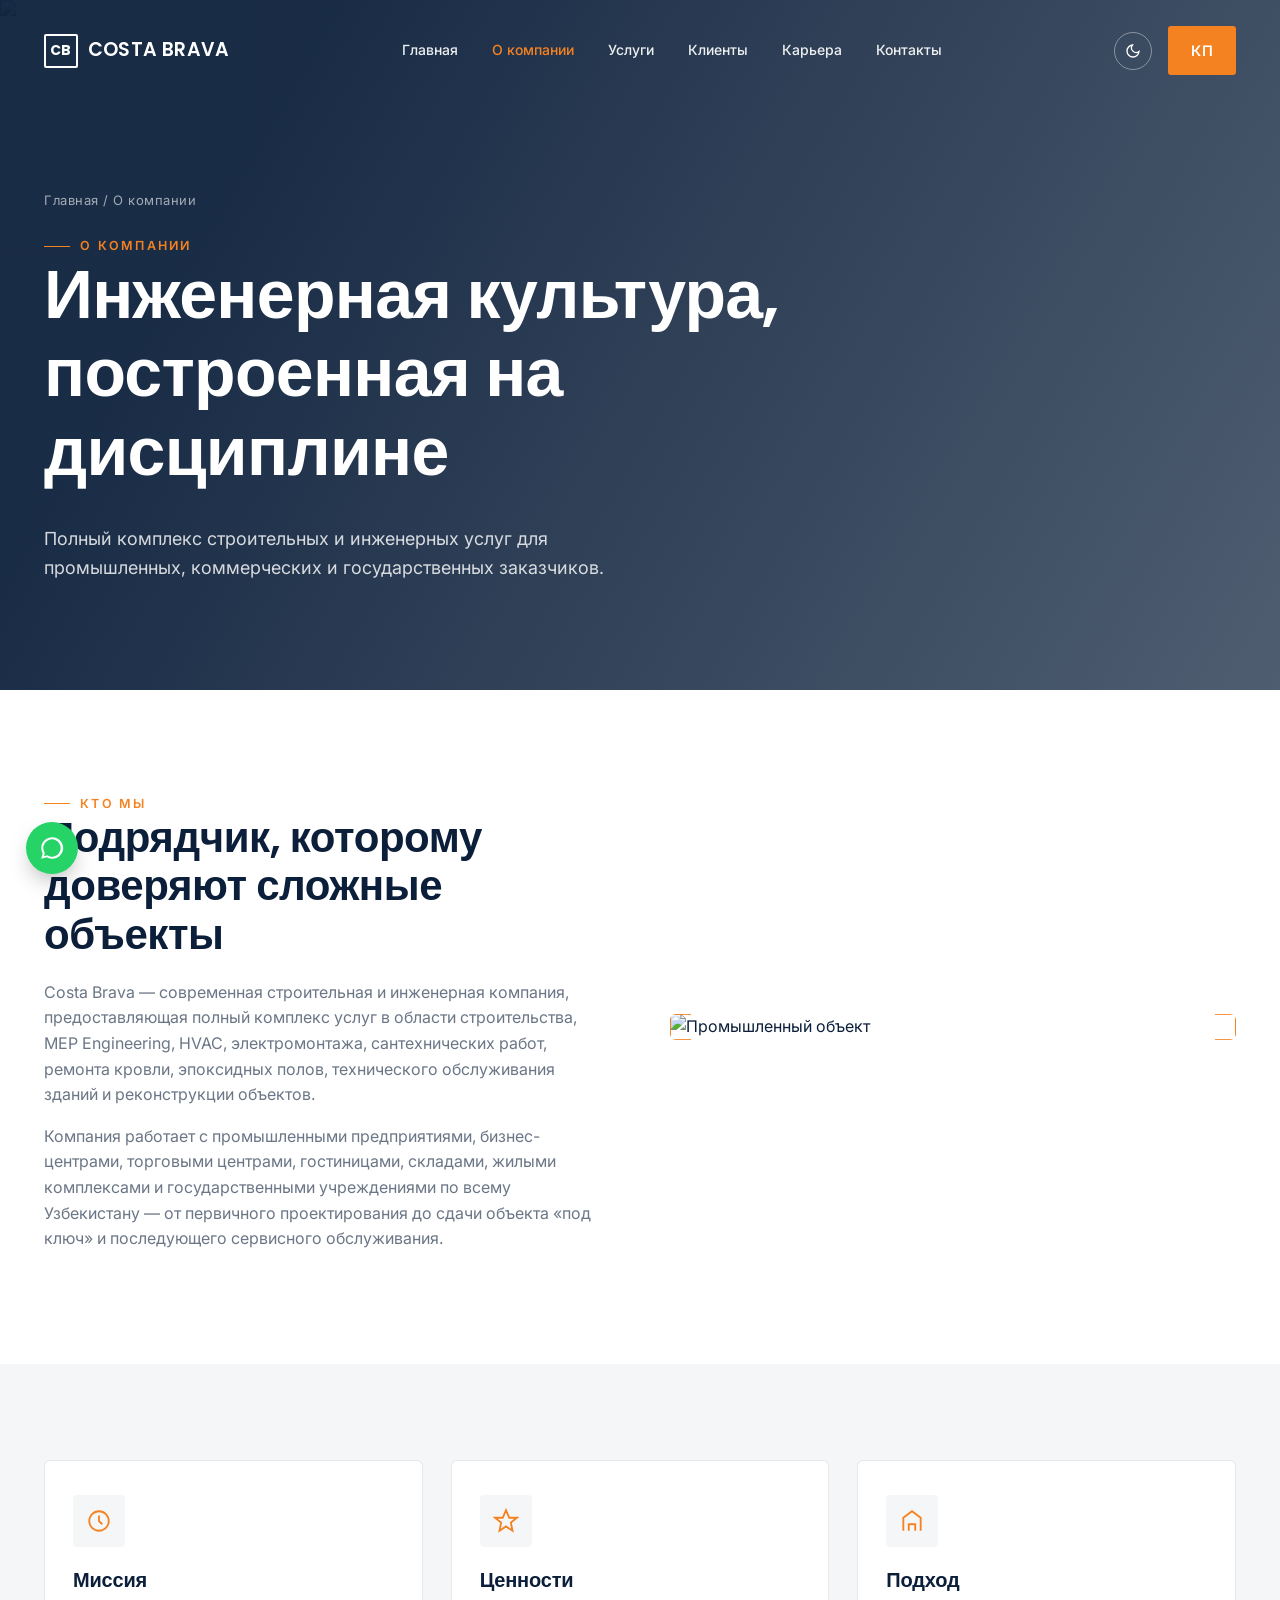
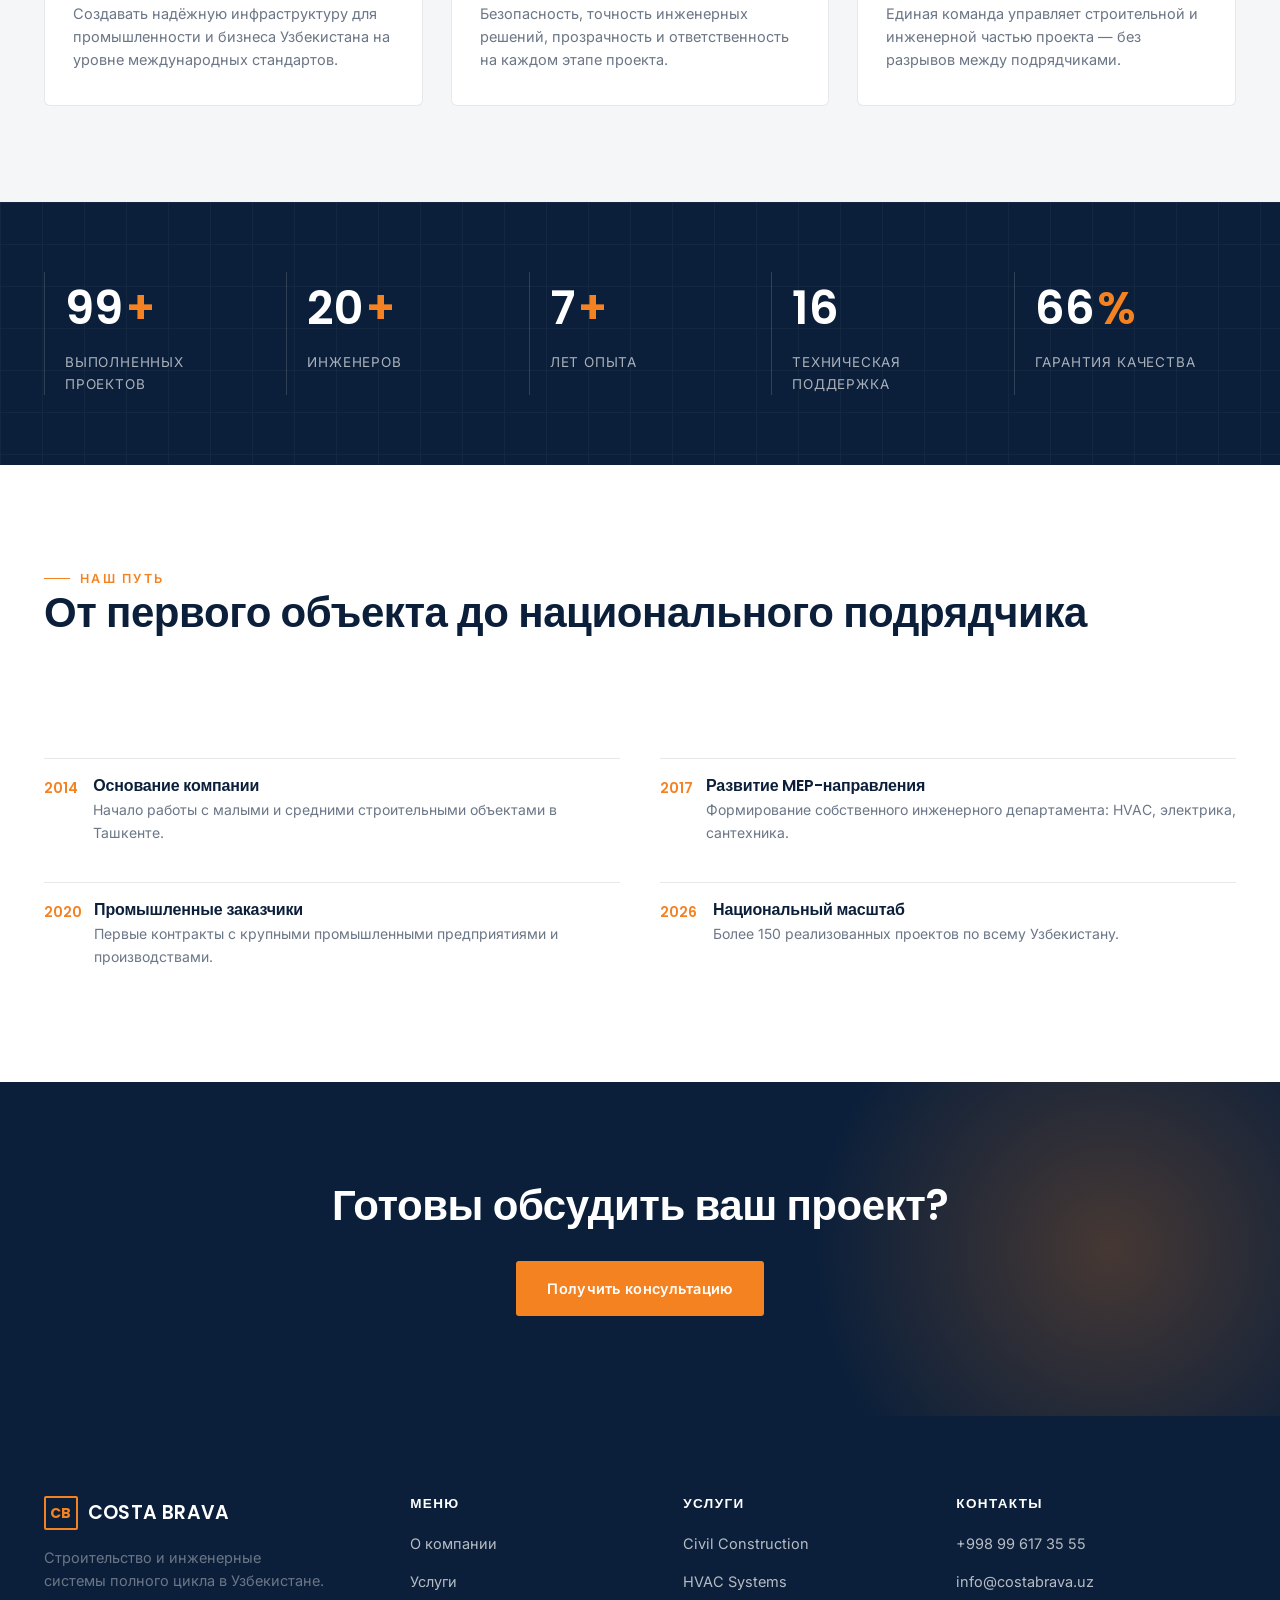
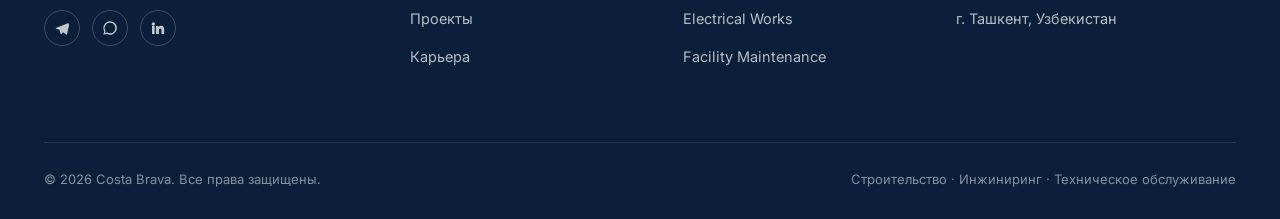
==== about.html @ 3f189566 "Add files via upload" ====
<!DOCTYPE html>
<html lang="ru" data-theme="light">
<head>
<meta charset="UTF-8">
<meta name="viewport" content="width=device-width, initial-scale=1.0">
<title>О компании — Costa Brava</title>
<meta name="description" content="Costa Brava — строительная и инженерная компания полного цикла в Узбекистане. История, миссия, ценности и команда.">
<link rel="preconnect" href="https://fonts.googleapis.com">
<link rel="preconnect" href="https://fonts.gstatic.com" crossorigin>
<link href="https://fonts.googleapis.com/css2?family=Poppins:wght@500;600;700&family=Inter:wght@400;500;600&display=swap" rel="stylesheet">
<link rel="stylesheet" href="styles.css">
</head>
<body>

<header class="site-header">
  <div class="container">
    <a href="index.html" class="brand"><span class="brand-mark">CB</span>COSTA BRAVA</a>
    <nav class="nav-links">
      <a href="index.html">Главная</a>
      <a href="about.html" class="active">О компании</a>
      <a href="services.html">Услуги</a>
      <a href="clients.html">Клиенты</a>
      <a href="careers.html">Карьера</a>
      <a href="contact.html">Контакты</a>
    </nav>
    <div class="header-actions">
      <button class="theme-toggle" aria-label="Переключить тему">
        <svg class="icon-moon" viewBox="0 0 24 24" fill="none" stroke="currentColor" stroke-width="2"><path d="M21 12.8A9 9 0 1 1 11.2 3 7 7 0 0 0 21 12.8z"/></svg>
        <svg class="icon-sun" viewBox="0 0 24 24" fill="none" stroke="currentColor" stroke-width="2"><circle cx="12" cy="12" r="4"/><path d="M12 2v2M12 20v2M4.9 4.9l1.4 1.4M17.7 17.7l1.4 1.4M2 12h2M20 12h2M4.9 19.1l1.4-1.4M17.7 6.3l1.4-1.4"/></svg>
      </button>
      <a href="contact.html" class="btn btn-primary" style="padding:12px 22px;">КП</a>
      <button class="burger" aria-label="Меню"><span></span><span></span><span></span></button>
    </div>
  </div>
</header>

<div class="mobile-nav">
  <a href="index.html">Главная</a>
  <a href="about.html" class="active">О компании</a>
  <a href="services.html">Услуги</a>
  <a href="clients.html">Клиенты</a>
  <a href="careers.html">Карьера</a>
  <a href="contact.html">Контакты</a>
</div>

<section class="page-hero">
  <div class="hero-media">
    <img src="https://images.unsplash.com/photo-1581091226825-a6a2a5aee158?auto=format&fit=crop&w=1800&q=75" alt="Команда инженеров Costa Brava">
  </div>
  <div class="container">
    <div class="breadcrumb"><a href="index.html">Главная</a> / О компании</div>
    <div class="eyebrow">О компании</div>
    <h1>Инженерная культура, построенная на дисциплине</h1>
    <p class="lead" style="color:rgba(255,255,255,0.82);">Полный комплекс строительных и инженерных услуг для промышленных, коммерческих и государственных заказчиков.</p>
  </div>
</section>

<section>
  <div class="container">
    <div class="grid-2">
      <div class="reveal">
        <div class="eyebrow">Кто мы</div>
        <h2>Подрядчик, которому доверяют сложные объекты</h2>
        <p>Costa Brava — современная строительная и инженерная компания, предоставляющая полный комплекс услуг в области строительства, MEP Engineering, HVAC, электромонтажа, сантехнических работ, ремонта кровли, эпоксидных полов, технического обслуживания зданий и реконструкции объектов.</p>
        <p>Компания работает с промышленными предприятиями, бизнес-центрами, торговыми центрами, гостиницами, складами, жилыми комплексами и государственными учреждениями по всему Узбекистану — от первичного проектирования до сдачи объекта «под ключ» и последующего сервисного обслуживания.</p>
      </div>
      <div class="reveal">
        <div class="bracketed" style="border-radius:6px; overflow:hidden;">
          <span class="bk bk-tl"></span><span class="bk bk-tr"></span><span class="bk bk-bl"></span><span class="bk bk-br"></span>
          <img src="https://images.unsplash.com/photo-1487958449943-2429e8be8625?auto=format&fit=crop&w=1200&q=75" alt="Промышленный объект" loading="lazy" style="border-radius:6px;">
        </div>
      </div>
    </div>
  </div>
</section>

<section class="section-alt">
  <div class="container">
    <div class="grid-3 reveal reveal-stagger">
      <div class="card" style="--i:0">
        <div class="icon"><svg viewBox="0 0 24 24" fill="none" stroke="currentColor" stroke-width="1.7"><circle cx="12" cy="12" r="9"/><path d="M12 7v5l3 3"/></svg></div>
        <h3>Миссия</h3>
        <p>Создавать надёжную инфраструктуру для промышленности и бизнеса Узбекистана на уровне международных стандартов.</p>
      </div>
      <div class="card" style="--i:1">
        <div class="icon"><svg viewBox="0 0 24 24" fill="none" stroke="currentColor" stroke-width="1.7"><path d="M12 2l3 7h7l-5.5 4.5L18 21l-6-4-6 4 1.5-7.5L2 9h7z"/></svg></div>
        <h3>Ценности</h3>
        <p>Безопасность, точность инженерных решений, прозрачность и ответственность на каждом этапе проекта.</p>
      </div>
      <div class="card" style="--i:2">
        <div class="icon"><svg viewBox="0 0 24 24" fill="none" stroke="currentColor" stroke-width="1.7"><path d="M4 21V9l8-6 8 6v12M9 21v-6h6v6"/></svg></div>
        <h3>Подход</h3>
        <p>Единая команда управляет строительной и инженерной частью проекта — без разрывов между подрядчиками.</p>
      </div>
    </div>
  </div>
</section>

<section class="stats-band">
  <div class="container">
    <div class="stats-grid">
      <div class="stat reveal"><div class="num" data-count="150"><span class="suffix">+</span></div><div class="label">Выполненных проектов</div></div>
      <div class="stat reveal"><div class="num" data-count="30"><span class="suffix">+</span></div><div class="label">Инженеров</div></div>
      <div class="stat reveal"><div class="num" data-count="10"><span class="suffix">+</span></div><div class="label">Лет опыта</div></div>
      <div class="stat reveal"><div class="num" data-count="24">/7</div><div class="label">Техническая поддержка</div></div>
      <div class="stat reveal"><div class="num" data-count="100"><span class="suffix">%</span></div><div class="label">Гарантия качества</div></div>
    </div>
  </div>
</section>

<section>
  <div class="container">
    <div class="section-head reveal">
      <div>
        <div class="eyebrow">Наш путь</div>
        <h2>От первого объекта до национального подрядчика</h2>
      </div>
    </div>
    <div class="tick-divider"></div>
    <div class="adv-list reveal reveal-stagger">
      <div class="adv-item" style="--i:0"><span class="num">2014</span><div><h4>Основание компании</h4><p>Начало работы с малыми и средними строительными объектами в Ташкенте.</p></div></div>
      <div class="adv-item" style="--i:1"><span class="num">2017</span><div><h4>Развитие MEP-направления</h4><p>Формирование собственного инженерного департамента: HVAC, электрика, сантехника.</p></div></div>
      <div class="adv-item" style="--i:2"><span class="num">2020</span><div><h4>Промышленные заказчики</h4><p>Первые контракты с крупными промышленными предприятиями и производствами.</p></div></div>
      <div class="adv-item" style="--i:3"><span class="num">2026</span><div><h4>Национальный масштаб</h4><p>Более 150 реализованных проектов по всему Узбекистану.</p></div></div>
    </div>
  </div>
</section>

<section class="cta-banner">
  <div class="container">
    <div class="reveal">
      <h2>Готовы обсудить ваш проект?</h2>
      <div class="btn-row"><a href="contact.html" class="btn btn-primary">Получить консультацию</a></div>
    </div>
  </div>
</section>

<footer class="site-footer">
  <div class="container">
    <div class="footer-grid">
      <div class="footer-brand">
        <a href="index.html" class="brand"><span class="brand-mark">CB</span>COSTA BRAVA</a>
        <p style="max-width:280px; font-size:14.5px;">Строительство и инженерные системы полного цикла в Узбекистане.</p>
        <div class="footer-social">
          <a href="#" aria-label="Telegram"><svg viewBox="0 0 24 24" fill="currentColor"><path d="M21.9 4.6 3.5 11.7c-1.2.5-1.2 1.2-.2 1.5l4.7 1.5 1.8 5.5c.2.6.4.8.9.8.4 0 .6-.2.9-.5l2.1-2 4.4 3.2c.8.5 1.4.2 1.6-.7l3-14c.3-1.2-.4-1.7-1.3-1.4z"/></svg></a>
          <a href="#" aria-label="WhatsApp"><svg viewBox="0 0 24 24" fill="currentColor"><path d="M12 2a10 10 0 0 0-8.6 15L2 22l5.2-1.4A10 10 0 1 0 12 2zm0 18a8 8 0 0 1-4.1-1.1l-.3-.2-3 .8.8-2.9-.2-.3A8 8 0 1 1 12 20z"/></svg></a>
          <a href="#" aria-label="LinkedIn"><svg viewBox="0 0 24 24" fill="currentColor"><path d="M4.98 3.5a2.5 2.5 0 1 1 0 5 2.5 2.5 0 0 1 0-5zM3 9h4v12H3zM9 9h3.8v1.7h.1c.5-1 1.8-2 3.7-2 4 0 4.7 2.6 4.7 6V21h-4v-5.4c0-1.3 0-3-1.8-3s-2.1 1.4-2.1 2.9V21H9z"/></svg></a>
        </div>
      </div>
      <div class="footer-col">
        <h4>Меню</h4>
        <ul><li><a href="about.html">О компании</a></li><li><a href="services.html">Услуги</a></li><li><a href="projects.html">Проекты</a></li><li><a href="careers.html">Карьера</a></li></ul>
      </div>
      <div class="footer-col">
        <h4>Услуги</h4>
        <ul><li><a href="services.html">Civil Construction</a></li><li><a href="services.html">HVAC Systems</a></li><li><a href="services.html">Electrical Works</a></li><li><a href="services.html">Facility Maintenance</a></li></ul>
      </div>
      <div class="footer-col">
        <h4>Контакты</h4>
        <ul><li><a href="tel:+998996173555">+998 99 617 35 55</a></li><li><a href="mailto:info@costabrava.uz">info@costabrava.uz</a></li><li><a href="contact.html">г. Ташкент, Узбекистан</a></li></ul>
      </div>
    </div>
    <div class="footer-bottom">
      <span>© 2026 Costa Brava. Все права защищены.</span>
      <span>Строительство · Инжиниринг · Техническое обслуживание</span>
    </div>
  </div>
</footer>

<button class="to-top" aria-label="Наверх"><svg viewBox="0 0 24 24" fill="none" stroke="currentColor" stroke-width="2" width="18" height="18"><path d="M12 19V5M5 12l7-7 7 7"/></svg></button>
<a class="wa-float" href="https://wa.me/998996173555" target="_blank" rel="noopener" aria-label="WhatsApp"><svg viewBox="0 0 24 24" fill="currentColor"><path d="M12 2a10 10 0 0 0-8.6 15L2 22l5.2-1.4A10 10 0 1 0 12 2zm0 18a8 8 0 0 1-4.1-1.1l-.3-.2-3 .8.8-2.9-.2-.3A8 8 0 1 1 12 20z"/></svg></a>

<script src="script.js"></script>
</body>
</html>
---- styles.css ----
/* =========================================================
   COSTA BRAVA — Design System
   Construction & Engineering (MEP) — Uzbekistan
   Signature motif: CAD / blueprint corner-brackets + tick-mark rules
   ========================================================= */

:root{
  --navy: #0B1F3A;
  --navy-2: #122a4e;
  --navy-3: #17335e;
  --orange: #F58220;
  --orange-2: #ffa855;
  --white: #FFFFFF;
  --gray-light: #F4F6F8;
  --gray-100: #EDEFF3;
  --gray-mid: #6B7686;
  --ink: #0B1F3A;
  --line: rgba(11,31,58,0.10);
  --line-strong: rgba(11,31,58,0.18);

  --bg: var(--white);
  --bg-alt: var(--gray-light);
  --surface: var(--white);
  --text: var(--navy);
  --text-soft: var(--gray-mid);
  --divider: var(--line);
  --header-bg: rgba(255,255,255,0.86);

  --font-head: 'Poppins', sans-serif;
  --font-body: 'Inter', sans-serif;

  --container: 1240px;
  --radius: 6px;
  --ease: cubic-bezier(.2,.7,.2,1);
}

html[data-theme="dark"]{
  --bg: #0A1830;
  --bg-alt: #0D2040;
  --surface: #112a4d;
  --text: #EAF0FA;
  --text-soft: #9FB0CB;
  --divider: rgba(255,255,255,0.10);
  --header-bg: rgba(10,24,48,0.86);
  --gray-100: #16345c;
}

*,*::before,*::after{ box-sizing: border-box; }
html{ scroll-behavior: smooth; }
body{
  margin:0;
  background: var(--bg);
  color: var(--text);
  font-family: var(--font-body);
  font-size: 16px;
  line-height: 1.6;
  -webkit-font-smoothing: antialiased;
  transition: background .3s var(--ease), color .3s var(--ease);
  overflow-x: hidden;
}
img{ max-width:100%; display:block; }
a{ color: inherit; text-decoration:none; }
ul{ list-style:none; margin:0; padding:0; }
button{ font-family: inherit; }

.container{ max-width: var(--container); margin:0 auto; padding: 0 24px; }
.eyebrow{
  display:inline-flex; align-items:center; gap:10px;
  font-family: var(--font-body);
  font-weight:600;
  font-size: 12.5px;
  letter-spacing: .18em;
  text-transform: uppercase;
  color: var(--orange);
}
.eyebrow::before{
  content:"";
  width: 26px; height: 1px;
  background: var(--orange);
}
h1,h2,h3,h4{
  font-family: var(--font-head);
  margin: 0 0 .5em 0;
  line-height: 1.15;
  letter-spacing: -0.01em;
  color: var(--text);
}
h1{ font-size: clamp(38px, 5.4vw, 68px); font-weight:600; }
h2{ font-size: clamp(28px, 3.4vw, 42px); font-weight:600; }
h3{ font-size: 20px; font-weight:600; }
p{ margin: 0 0 1em 0; color: var(--text-soft); }
.lead{ font-size: 18px; color: var(--text-soft); max-width: 640px; }

section{ padding: 96px 0; position:relative; }
.section-alt{ background: var(--bg-alt); }

/* ---------- Buttons ---------- */
.btn{
  display:inline-flex; align-items:center; gap:10px;
  padding: 15px 30px;
  border-radius: 3px;
  font-weight: 600;
  font-size: 14.5px;
  letter-spacing: .02em;
  cursor:pointer;
  border: 1px solid transparent;
  transition: transform .25s var(--ease), background .25s var(--ease), color .25s var(--ease), border-color .25s var(--ease);
  white-space: nowrap;
}
.btn-primary{ background: var(--orange); color:#fff; }
.btn-primary:hover{ background:#e07316; transform: translateY(-2px); }
.btn-ghost{ background: transparent; color:#fff; border-color: rgba(255,255,255,0.4); }
.btn-ghost:hover{ border-color:#fff; transform: translateY(-2px); }
.btn-outline{ background: transparent; color: var(--navy); border-color: var(--line-strong); }
html[data-theme="dark"] .btn-outline{ color: var(--text); border-color: var(--divider); }
.btn-outline:hover{ border-color: var(--orange); color: var(--orange); transform: translateY(-2px); }

/* ---------- Corner-bracket signature motif ---------- */
.bracketed{ position:relative; }
.bracketed::before,
.bracketed::after,
.bracketed .bk-tl, .bracketed .bk-br{ content:""; }
.bk{
  position:absolute; width:22px; height:22px;
  border-color: var(--orange);
  border-style: solid;
  opacity: .85;
  pointer-events: none;
}
.bk-tl{ top:-1px; left:-1px; border-width: 2px 0 0 2px; }
.bk-tr{ top:-1px; right:-1px; border-width: 2px 2px 0 0; }
.bk-bl{ bottom:-1px; left:-1px; border-width: 0 0 2px 2px; }
.bk-br{ bottom:-1px; right:-1px; border-width: 0 2px 2px 0; }

/* ---------- Header ---------- */
.site-header{
  position: fixed; top:0; left:0; right:0; z-index: 900;
  background: transparent;
  transition: background .3s var(--ease), box-shadow .3s var(--ease), padding .3s var(--ease);
  padding: 26px 0;
}
.site-header.solid{
  background: var(--header-bg);
  backdrop-filter: blur(10px);
  box-shadow: 0 1px 0 var(--divider);
  padding: 16px 0;
}
.site-header .container{ display:flex; align-items:center; justify-content:space-between; gap: 24px; }
.brand{ display:flex; align-items:center; gap:10px; font-family: var(--font-head); font-weight:600; font-size:19px; letter-spacing: .01em; }
.brand .brand-mark{
  width: 34px; height: 34px; border: 2px solid var(--orange);
  display:flex; align-items:center; justify-content:center;
  color: var(--orange); font-weight:700; font-size:14px; border-radius: 2px;
  transform: rotate(0deg);
}
.brand span.hero-text-color{ color: var(--hdr-text, var(--text)); }
.site-header:not(.solid) .brand{ color: #fff; }
.site-header:not(.solid) .brand-mark{ color:#fff; border-color:#fff; }

.nav-links{ display:flex; align-items:center; gap: 34px; }
.nav-links a{
  font-size: 14px; font-weight:500; position:relative; padding: 4px 0;
  color: var(--text);
}
.site-header:not(.solid) .nav-links a{ color: rgba(255,255,255,0.92); }
.nav-links a.active{ color: var(--orange); }
.site-header:not(.solid) .nav-links a.active{ color: var(--orange); }
.nav-links a::after{
  content:""; position:absolute; left:0; bottom:-3px; width:0; height:1px; background: var(--orange);
  transition: width .25s var(--ease);
}
.nav-links a:hover::after{ width:100%; }

.header-actions{ display:flex; align-items:center; gap:16px; }
.theme-toggle{
  width:38px; height:38px; border-radius:50%; border:1px solid var(--line-strong);
  background: transparent; color: var(--text); cursor:pointer;
  display:flex; align-items:center; justify-content:center;
  transition: border-color .25s var(--ease), color .25s var(--ease);
}
.site-header:not(.solid) .theme-toggle{ color:#fff; border-color: rgba(255,255,255,0.4); }
.theme-toggle:hover{ border-color: var(--orange); color: var(--orange); }
.theme-toggle svg{ width:16px; height:16px; }
.icon-sun{ display:none; }
html[data-theme="dark"] .icon-moon{ display:none; }
html[data-theme="dark"] .icon-sun{ display:block; }

.burger{ display:none; width:24px; height:18px; position:relative; cursor:pointer; border:none; background:none; padding:0; }
.burger span{ position:absolute; left:0; right:0; height:2px; background: var(--text); transition: all .3s var(--ease); }
.site-header:not(.solid) .burger span{ background:#fff; }
.burger span:nth-child(1){ top:0; }
.burger span:nth-child(2){ top:8px; }
.burger span:nth-child(3){ top:16px; }
.burger.open span:nth-child(1){ top:8px; transform: rotate(45deg); }
.burger.open span:nth-child(2){ opacity:0; }
.burger.open span:nth-child(3){ top:8px; transform: rotate(-45deg); }
.burger.open span{ background: var(--navy); }
html[data-theme="dark"] .burger.open span{ background:#fff; }

/* ---------- Mobile nav ---------- */
.mobile-nav{
  position: fixed; inset:0; background: var(--navy); z-index: 890;
  display:flex; flex-direction:column; align-items:center; justify-content:center; gap: 26px;
  transform: translateY(-100%); transition: transform .4s var(--ease);
}
.mobile-nav.open{ transform: translateY(0); }
.mobile-nav a{ color:#fff; font-family: var(--font-head); font-size: 26px; font-weight:500; }
.mobile-nav a.active{ color: var(--orange); }

/* ---------- Hero ---------- */
.hero{
  position: relative;
  min-height: 100vh;
  display:flex; align-items:flex-end;
  color:#fff;
  overflow:hidden;
}
.hero-media{ position:absolute; inset:0; z-index:0; }
.hero-media video, .hero-media img{ width:100%; height:100%; object-fit:cover; position:absolute; inset:0; }
.hero-media::after{
  content:""; position:absolute; inset:0;
  background: linear-gradient(180deg, rgba(11,31,58,0.55) 0%, rgba(11,31,58,0.55) 40%, rgba(11,31,58,0.92) 100%);
}
.hero-content{ position:relative; z-index:2; padding-bottom: 110px; padding-top: 160px; width:100%; }
.hero-content .eyebrow{ color: var(--orange-2); }
.hero-content .eyebrow::before{ background: var(--orange-2); }
.hero-content h1{ color:#fff; max-width: 920px; }
.hero-content .lead{ color: rgba(255,255,255,0.82); max-width: 560px; font-size: 18px; }
.hero-cta{ display:flex; gap: 16px; margin-top: 34px; flex-wrap: wrap; }
.hero-scroll{
  position:absolute; right: 24px; bottom: 40px; z-index:2;
  writing-mode: vertical-rl; color: rgba(255,255,255,0.6);
  font-size: 12px; letter-spacing:.2em; text-transform:uppercase;
  display:flex; align-items:center; gap:10px;
}
.hero-scroll .line{ width:1px; height: 60px; background: rgba(255,255,255,0.4); position:relative; overflow:hidden;}
.hero-scroll .line::after{ content:""; position:absolute; top:-100%; left:0; width:100%; height:100%; background: var(--orange); animation: scrolldrop 2.2s infinite; }
@keyframes scrolldrop{ 0%{ top:-100%; } 60%{ top:100%; } 100%{ top:100%; } }

.hero-ticks{ position:absolute; left:24px; bottom:40px; z-index:2; display:flex; gap:6px; align-items:flex-end; opacity:.7;}
.hero-ticks span{ width:1px; background: rgba(255,255,255,0.5); }

/* small hero for interior pages */
.page-hero{
  position:relative; color:#fff; padding: 190px 0 90px; overflow:hidden;
}
.page-hero .hero-media img{ position:absolute; inset:0; width:100%; height:100%; object-fit:cover; }
.page-hero .hero-media::after{ content:""; position:absolute; inset:0; background: linear-gradient(120deg, rgba(11,31,58,0.94) 20%, rgba(11,31,58,0.72) 100%); }
.page-hero .container{ position:relative; z-index:2; }
.page-hero h1{ color:#fff; max-width: 760px; }
.breadcrumb{ font-size:13px; color: rgba(255,255,255,0.6); margin-bottom:18px; letter-spacing:.04em; }
.breadcrumb a:hover{ color: var(--orange-2); }

/* ---------- Reveal on scroll ---------- */
.reveal{ opacity:0; transform: translateY(28px); transition: opacity .8s var(--ease), transform .8s var(--ease); }
.reveal.in{ opacity:1; transform: translateY(0); }
.reveal-stagger > *{ transition-delay: calc(var(--i, 0) * 90ms); }

/* ---------- Tick divider ---------- */
.tick-divider{ display:flex; align-items:center; gap:16px; margin: 20px 0 46px; }
.tick-divider .measure{ flex:1; height: 10px; position:relative; }
.tick-divider .measure::before{ content:""; position:absolute; left:0; right:0; top:50%; height:1px; background: var(--divider); }
.tick-divider .measure::after{
  content:""; position:absolute; inset:0;
  background-image: repeating-linear-gradient(90deg, var(--line-strong) 0 1px, transparent 1px 24px);
}
.tick-divider .measure-label{ font-size:12px; letter-spacing:.14em; color: var(--text-soft); text-transform:uppercase; white-space:nowrap; }

/* ---------- Grid helpers ---------- */
.grid-2{ display:grid; grid-template-columns: 1fr 1fr; gap: 60px; align-items:center; }
.grid-3{ display:grid; grid-template-columns: repeat(3,1fr); gap: 28px; }
.grid-4{ display:grid; grid-template-columns: repeat(4,1fr); gap: 24px; }
.section-head{ display:flex; justify-content:space-between; align-items:flex-end; gap:40px; margin-bottom: 54px; }
.section-head .side{ max-width: 380px; }

/* ---------- Cards ---------- */
.card{
  background: var(--surface); border: 1px solid var(--divider);
  padding: 34px 28px; border-radius: var(--radius);
  transition: transform .35s var(--ease), border-color .35s var(--ease), box-shadow .35s var(--ease);
  position:relative;
}
.card:hover{ transform: translateY(-6px); border-color: var(--orange); box-shadow: 0 20px 40px -20px rgba(11,31,58,0.25); }
.card .icon{
  width:52px; height:52px; border-radius:4px; background: var(--bg-alt);
  display:flex; align-items:center; justify-content:center; margin-bottom: 22px; color: var(--orange);
}
.card .icon svg{ width:26px; height:26px; }
.card h3{ margin-bottom: 10px; }
.card p{ margin:0; font-size: 14.5px; }
.card ul{ margin-top:14px; }
.card ul li{ font-size: 14px; color: var(--text-soft); padding: 6px 0; border-top: 1px dashed var(--divider); }
.card ul li:first-child{ border-top:none; }

/* ---------- Stats ---------- */
.stats-band{
  background: var(--navy); color:#fff; padding: 70px 0;
  position: relative; overflow:hidden;
}
.stats-band::before{
  content:""; position:absolute; inset:0; opacity:.06;
  background-image:
    linear-gradient(rgba(255,255,255,.6) 1px, transparent 1px),
    linear-gradient(90deg, rgba(255,255,255,.6) 1px, transparent 1px);
  background-size: 42px 42px;
}
.stats-grid{ display:grid; grid-template-columns: repeat(5,1fr); gap: 20px; position:relative; z-index:1; }
.stat{ text-align:left; border-left: 1px solid rgba(255,255,255,0.15); padding-left: 20px; }
.stat .num{ font-family: var(--font-head); font-size: clamp(32px,3.6vw,46px); font-weight:600; color:#fff; display:flex; align-items:baseline; gap:2px;}
.stat .num .suffix{ color: var(--orange); }
.stat .label{ font-size: 13.5px; color: rgba(255,255,255,0.65); margin-top:6px; text-transform:uppercase; letter-spacing:.06em; }

/* ---------- Advantages list ---------- */
.adv-list{ display:grid; grid-template-columns: repeat(2,1fr); gap: 20px 40px; }
.adv-item{ display:flex; gap:16px; align-items:flex-start; padding: 18px 0; border-top:1px solid var(--divider); }
.adv-item:nth-last-child(-n+1), .adv-item:nth-last-child(-n+2){ }
.adv-item .num{ font-family: var(--font-head); color: var(--orange); font-size:14px; font-weight:600; min-width: 30px; }
.adv-item h4{ margin:0 0 4px; font-family: var(--font-head); font-size:16px; font-weight:600; }
.adv-item p{ margin:0; font-size:14px; }

/* ---------- Industries ---------- */
.industry-card{
  padding: 26px 22px; border: 1px solid var(--divider); border-radius: var(--radius);
  text-align:center; background: var(--surface);
  transition: all .3s var(--ease);
}
.industry-card:hover{ background: var(--navy); border-color: var(--navy); }
.industry-card:hover *{ color:#fff !important; }
.industry-card .icon{ margin:0 auto 16px; }
.industry-card h4{ font-size:14.5px; font-weight:600; margin:0; }

/* ---------- Projects ---------- */
.project-card{ position:relative; overflow:hidden; border-radius: var(--radius); aspect-ratio: 4/5; }
.project-card img{ width:100%; height:100%; object-fit:cover; transition: transform .6s var(--ease); }
.project-card:hover img{ transform: scale(1.08); }
.project-card .overlay{
  position:absolute; inset:0; display:flex; flex-direction:column; justify-content:flex-end; padding: 26px;
  background: linear-gradient(0deg, rgba(11,31,58,0.9) 0%, rgba(11,31,58,0.05) 60%);
  color:#fff;
}
.project-card .tag{ font-size:11.5px; letter-spacing:.14em; text-transform:uppercase; color: var(--orange-2); margin-bottom:8px; display:block; }
.project-card h3{ color:#fff; margin:0; font-size:19px; }
.project-filter{ display:flex; gap:10px; flex-wrap:wrap; margin-bottom: 40px; }
.filter-btn{
  padding: 10px 20px; border-radius: 30px; border:1px solid var(--divider); background:transparent; color: var(--text);
  font-size:13.5px; font-weight:500; cursor:pointer; transition: all .25s var(--ease);
}
.filter-btn.active, .filter-btn:hover{ background: var(--navy); color:#fff; border-color: var(--navy); }

/* ---------- Logo slider ---------- */
.logo-strip{ overflow:hidden; position:relative; -webkit-mask-image: linear-gradient(90deg, transparent, #000 8%, #000 92%, transparent); mask-image: linear-gradient(90deg, transparent, #000 8%, #000 92%, transparent); }
.logo-track{ display:flex; gap: 80px; width: max-content; animation: scrollx 32s linear infinite; align-items:center; }
.logo-track:hover{ animation-play-state: paused; }
@keyframes scrollx{ from{ transform: translateX(0); } to{ transform: translateX(-50%); } }
.logo-track .logo-item{
  font-family: var(--font-head); font-weight:600; font-size:19px; color: var(--text-soft);
  white-space:nowrap; opacity:.7; transition: opacity .3s var(--ease), color .3s var(--ease);
  display:flex; align-items:center; gap:10px;
}
.logo-track .logo-item:hover{ opacity:1; color: var(--orange); }
.logo-track .logo-item .dot{ width:6px; height:6px; background: var(--orange); border-radius:50%; }

/* ---------- CTA banner ---------- */
.cta-banner{
  position:relative; background: var(--navy); color:#fff; padding: 100px 0; text-align:center; overflow:hidden;
}
.cta-banner::before{
  content:""; position:absolute; top:-40%; right:-10%; width:600px; height:600px; border-radius:50%;
  background: radial-gradient(circle, rgba(245,130,32,0.25), transparent 70%);
}
.cta-banner h2{ color:#fff; max-width: 700px; margin: 0 auto 30px; }
.cta-banner .btn-row{ display:flex; justify-content:center; gap:16px; flex-wrap:wrap; position:relative; z-index:1; }

/* ---------- Forms ---------- */
.form-grid{ display:grid; grid-template-columns: 1fr 1fr; gap: 18px; }
.field{ display:flex; flex-direction:column; gap:8px; }
.field.full{ grid-column: 1 / -1; }
.field label{ font-size:12.5px; font-weight:600; letter-spacing:.06em; text-transform:uppercase; color: var(--text-soft); }
.field input, .field select, .field textarea{
  border: 1px solid var(--line-strong); background: var(--surface); color: var(--text);
  padding: 14px 16px; border-radius: 4px; font-family: var(--font-body); font-size: 14.5px;
  transition: border-color .25s var(--ease);
}
.field input:focus, .field select:focus, .field textarea:focus{ outline:none; border-color: var(--orange); }
.field textarea{ resize: vertical; min-height: 120px; }
.form-note{ font-size:12.5px; color: var(--text-soft); margin-top:14px; }
.form-success{ display:none; padding: 18px 22px; background: rgba(245,130,32,0.1); border:1px solid var(--orange); border-radius:4px; font-size:14px; color: var(--text); }
.form-success.show{ display:block; }

/* ---------- Footer ---------- */
.site-footer{ background: var(--navy); color: rgba(255,255,255,0.75); padding: 80px 0 30px; }
.footer-grid{ display:grid; grid-template-columns: 1.4fr 1fr 1fr 1.2fr; gap: 40px; padding-bottom: 60px; border-bottom: 1px solid rgba(255,255,255,0.1); }
.footer-brand .brand{ color:#fff; margin-bottom: 16px; }
.footer-brand .brand-mark{ color: var(--orange); border-color: var(--orange); }
.footer-col h4{ color:#fff; font-size:13.5px; letter-spacing:.1em; text-transform:uppercase; margin-bottom: 20px; }
.footer-col ul li{ margin-bottom:12px; }
.footer-col ul li a{ font-size:14.5px; color: rgba(255,255,255,0.7); transition: color .25s var(--ease); }
.footer-col ul li a:hover{ color: var(--orange); }
.footer-social{ display:flex; gap:12px; margin-top:18px; }
.footer-social a{
  width:36px; height:36px; border:1px solid rgba(255,255,255,0.2); border-radius:50%;
  display:flex; align-items:center; justify-content:center; transition: all .25s var(--ease);
}
.footer-social a:hover{ background: var(--orange); border-color: var(--orange); }
.footer-social svg{ width:16px; height:16px; }
.footer-bottom{ display:flex; justify-content:space-between; align-items:center; padding-top: 26px; font-size:13px; flex-wrap:wrap; gap:10px; color: rgba(255,255,255,0.5); }

/* ---------- Back to top ---------- */
.to-top{
  position: fixed; right: 26px; bottom: 26px; z-index: 500;
  width: 48px; height:48px; border-radius:50%; background: var(--navy); color:#fff;
  display:flex; align-items:center; justify-content:center; cursor:pointer; border:none;
  opacity:0; transform: translateY(12px); pointer-events:none;
  transition: all .3s var(--ease);
  box-shadow: 0 10px 24px -8px rgba(11,31,58,0.5);
}
.to-top.show{ opacity:1; transform: translateY(0); pointer-events:auto; }
.to-top:hover{ background: var(--orange); }

/* ---------- WhatsApp float ---------- */
.wa-float{
  position: fixed; left: 26px; bottom: 26px; z-index: 500;
  width:52px; height:52px; border-radius:50%; background:#25D366; color:#fff;
  display:flex; align-items:center; justify-content:center; box-shadow: 0 10px 24px -8px rgba(0,0,0,0.4);
}
.wa-float svg{ width:26px; height:26px; }

/* ---------- Utility ---------- */
.text-center{ text-align:center; margin-left:auto; margin-right:auto; }
.mt-lg{ margin-top: 60px; }
.mb-0{ margin-bottom:0; }

/* ---------- Responsive ---------- */
@media (max-width: 1024px){
  .grid-4{ grid-template-columns: repeat(2,1fr); }
  .stats-grid{ grid-template-columns: repeat(3,1fr); row-gap: 30px; }
  .footer-grid{ grid-template-columns: 1fr 1fr; }
  .adv-list{ grid-template-columns: 1fr; }
}
@media (max-width: 860px){
  .nav-links{ display:none; }
  .burger{ display:block; }
  .grid-2{ grid-template-columns: 1fr; gap: 34px; }
  .grid-3{ grid-template-columns: 1fr 1fr; }
  section{ padding: 70px 0; }
  .section-head{ flex-direction:column; align-items:flex-start; gap: 16px; }
  .form-grid{ grid-template-columns: 1fr; }
}
@media (max-width: 620px){
  .grid-3{ grid-template-columns: 1fr; }
  .stats-grid{ grid-template-columns: repeat(2,1fr); }
  .footer-grid{ grid-template-columns: 1fr; }
  .footer-bottom{ flex-direction:column; align-items:flex-start; }
  .hero-scroll{ display:none; }
}
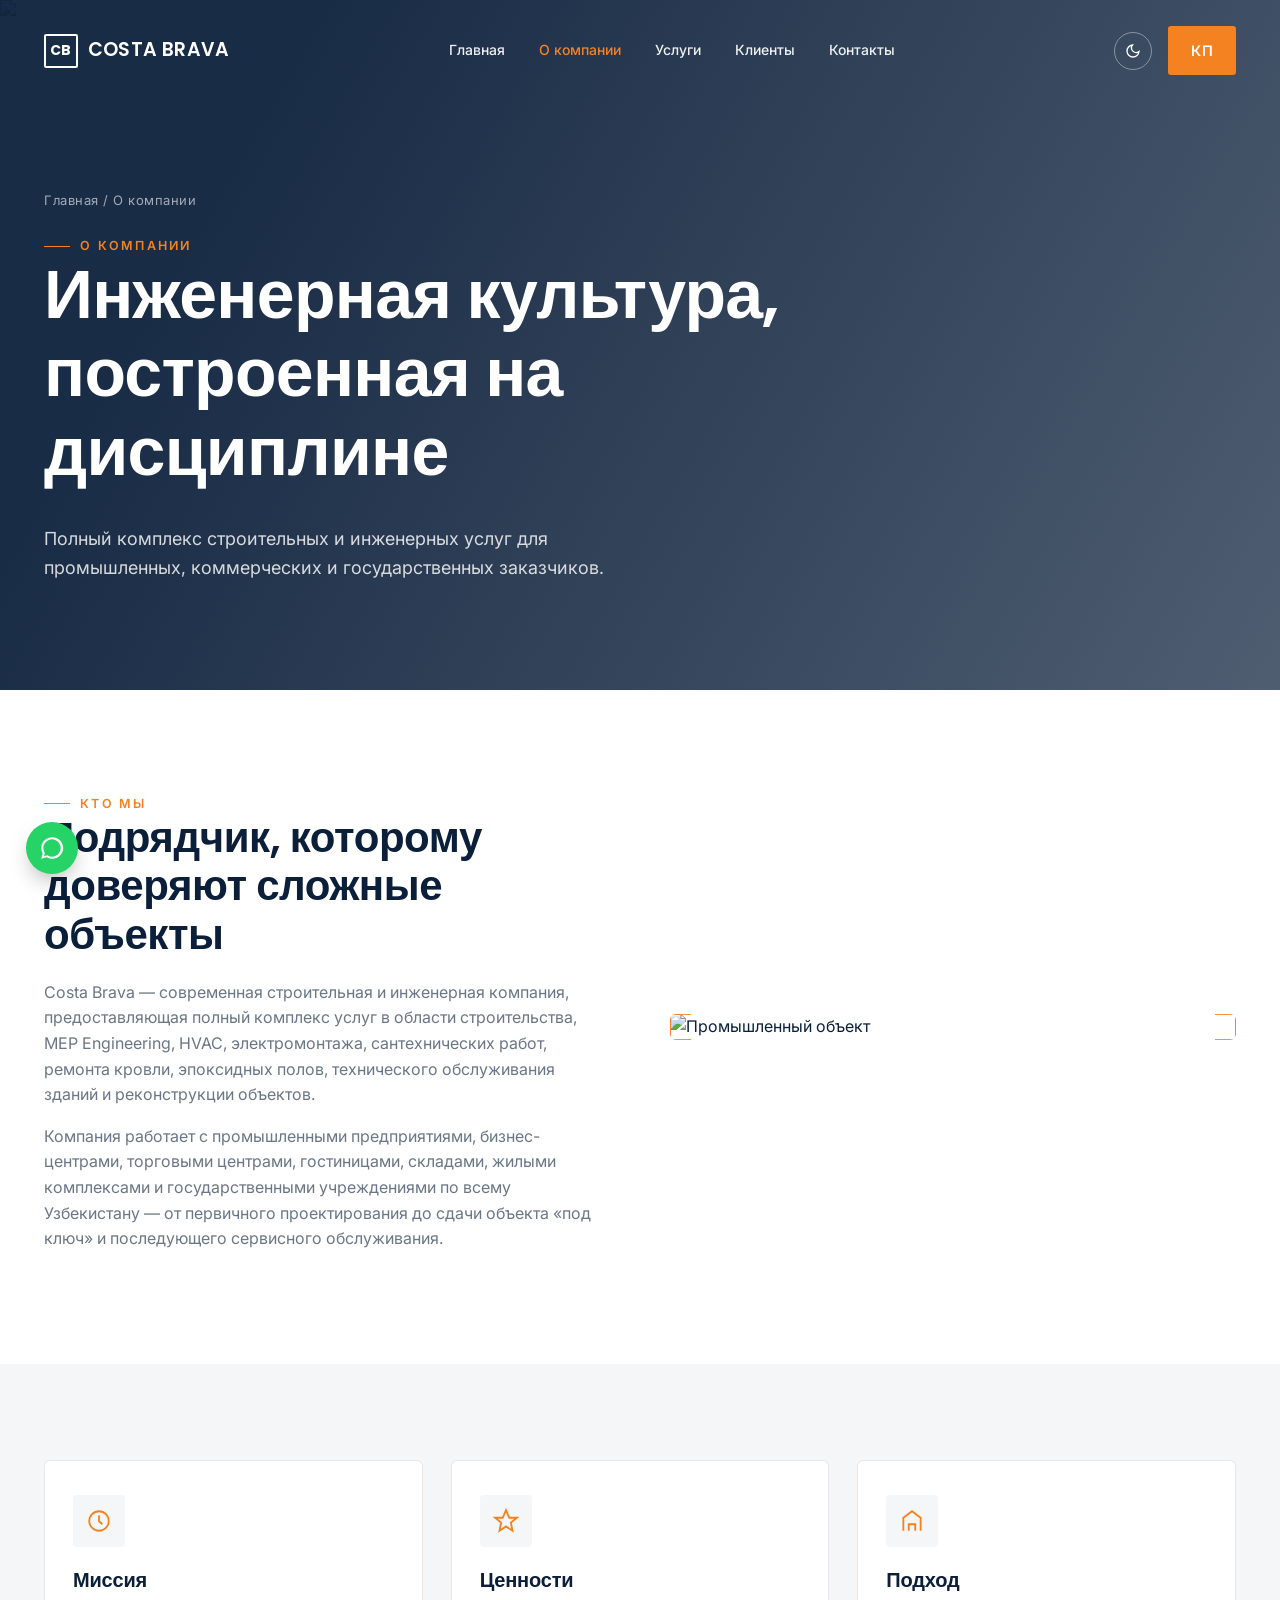
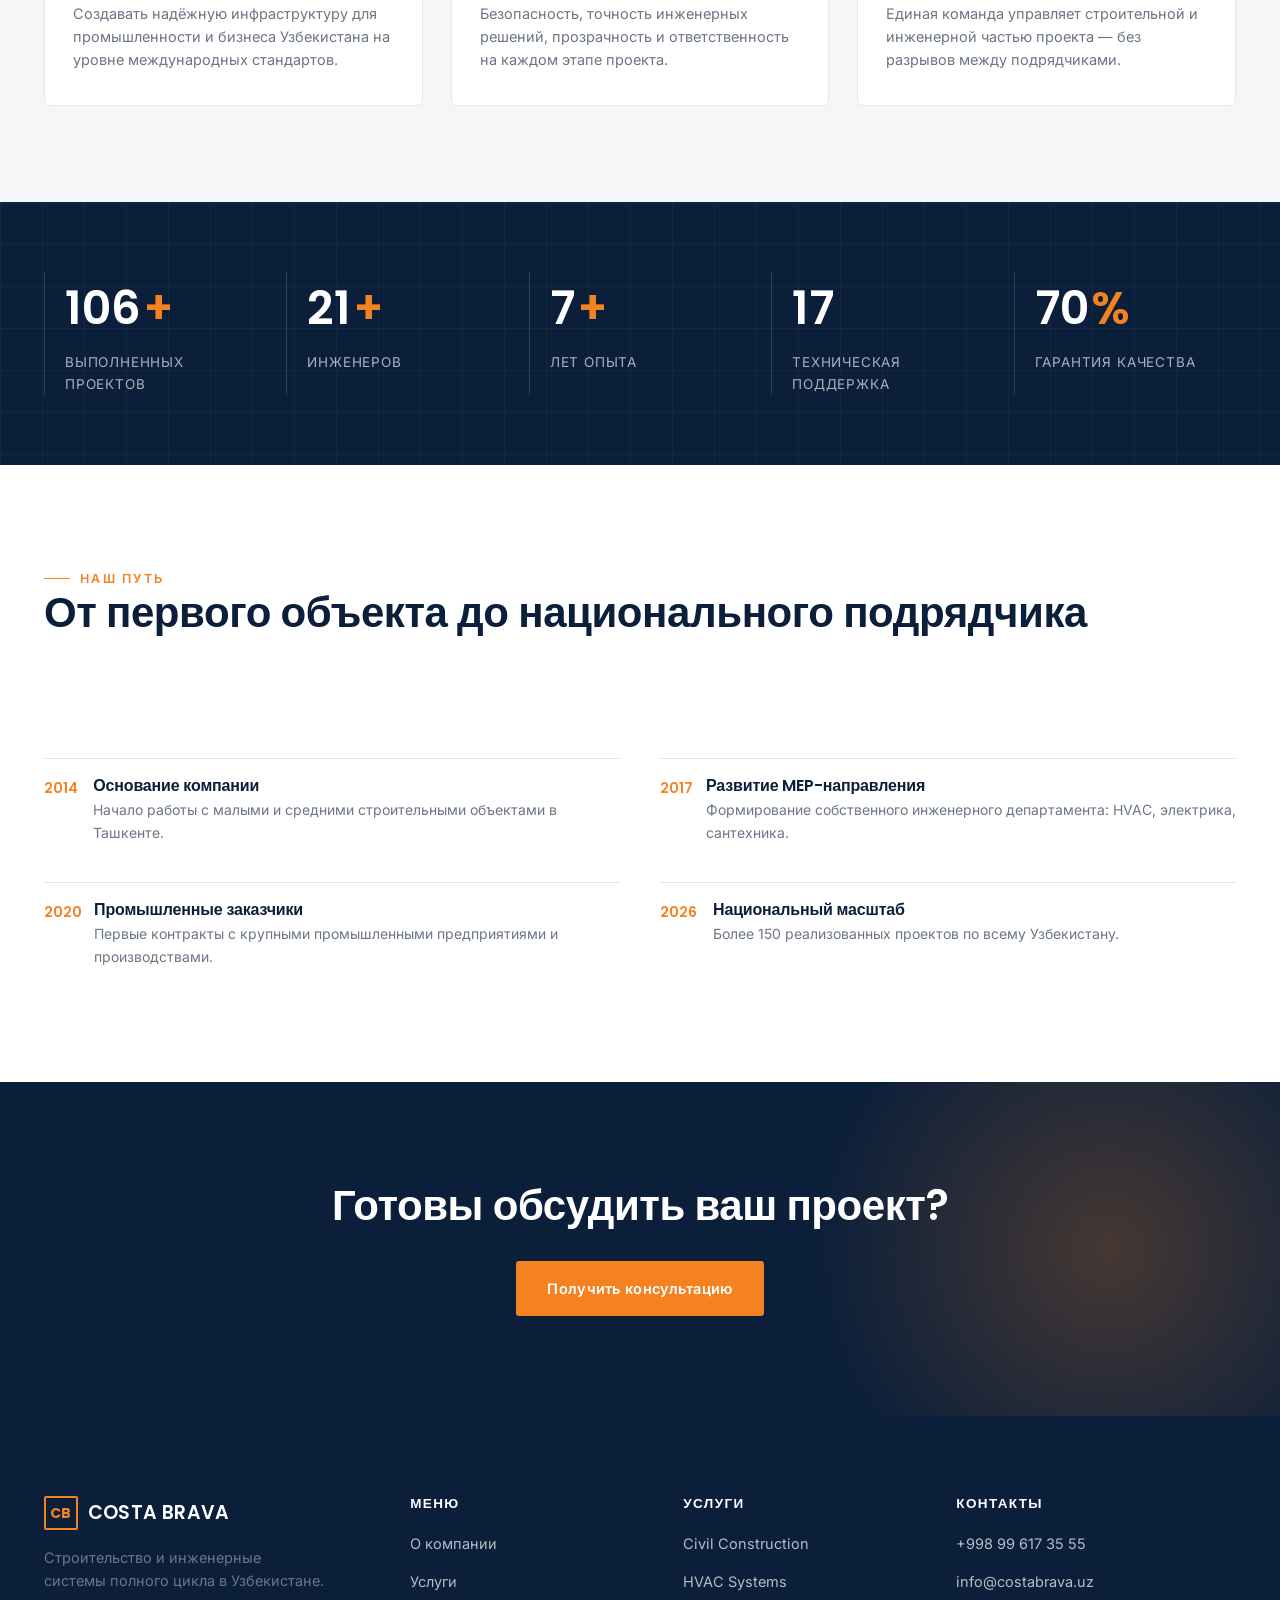
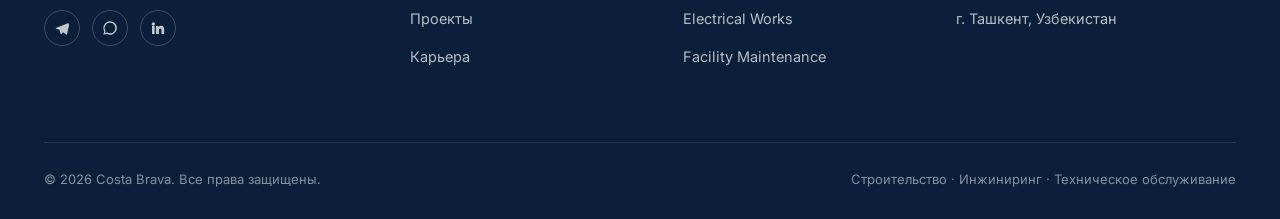
==== commit ae01c611: "Remove 'Карьера' link from about page Removed 'Карьера' link from navigation in about.html." ====
--- a/about.html
+++ b/about.html
@@ -20,7 +20,6 @@
       <a href="about.html" class="active">О компании</a>
       <a href="services.html">Услуги</a>
       <a href="clients.html">Клиенты</a>
-      <a href="careers.html">Карьера</a>
       <a href="contact.html">Контакты</a>
     </nav>
     <div class="header-actions">
@@ -39,7 +38,6 @@
   <a href="about.html" class="active">О компании</a>
   <a href="services.html">Услуги</a>
   <a href="clients.html">Клиенты</a>
-  <a href="careers.html">Карьера</a>
   <a href="contact.html">Контакты</a>
 </div>
 
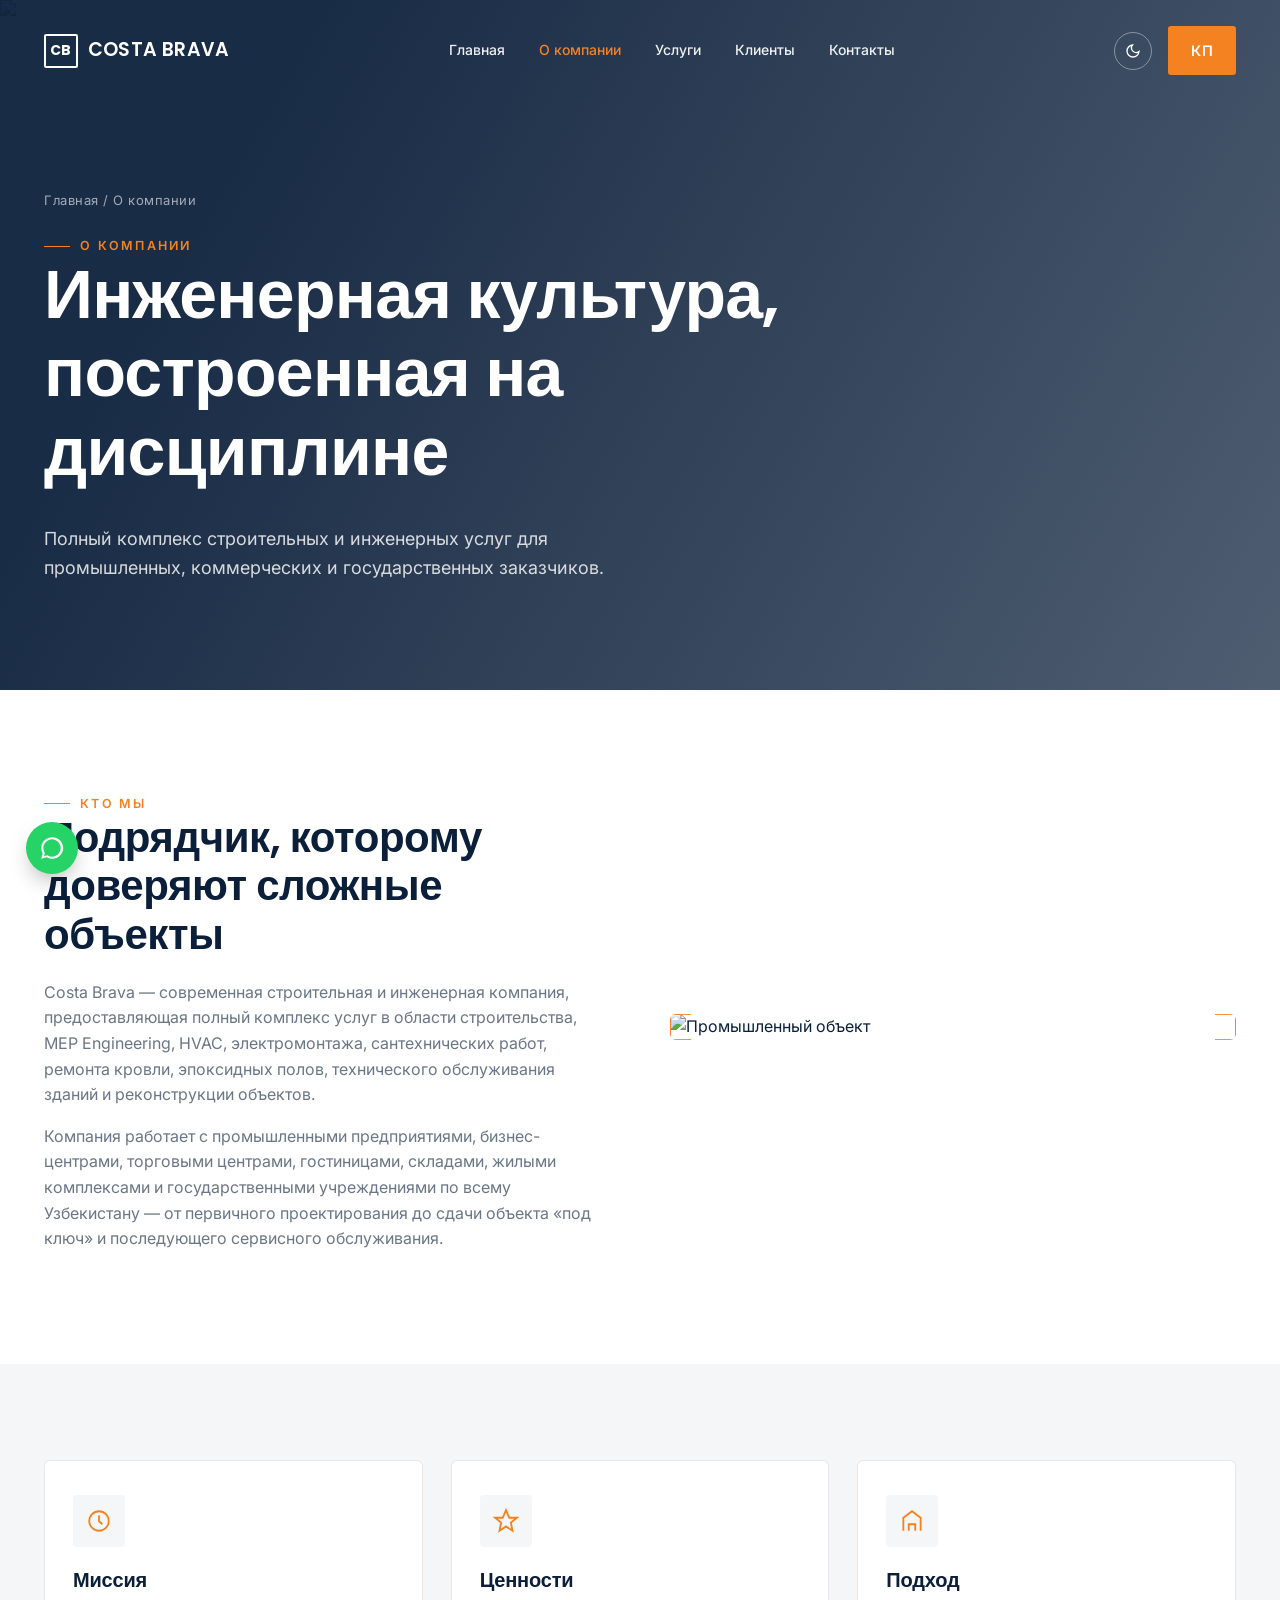
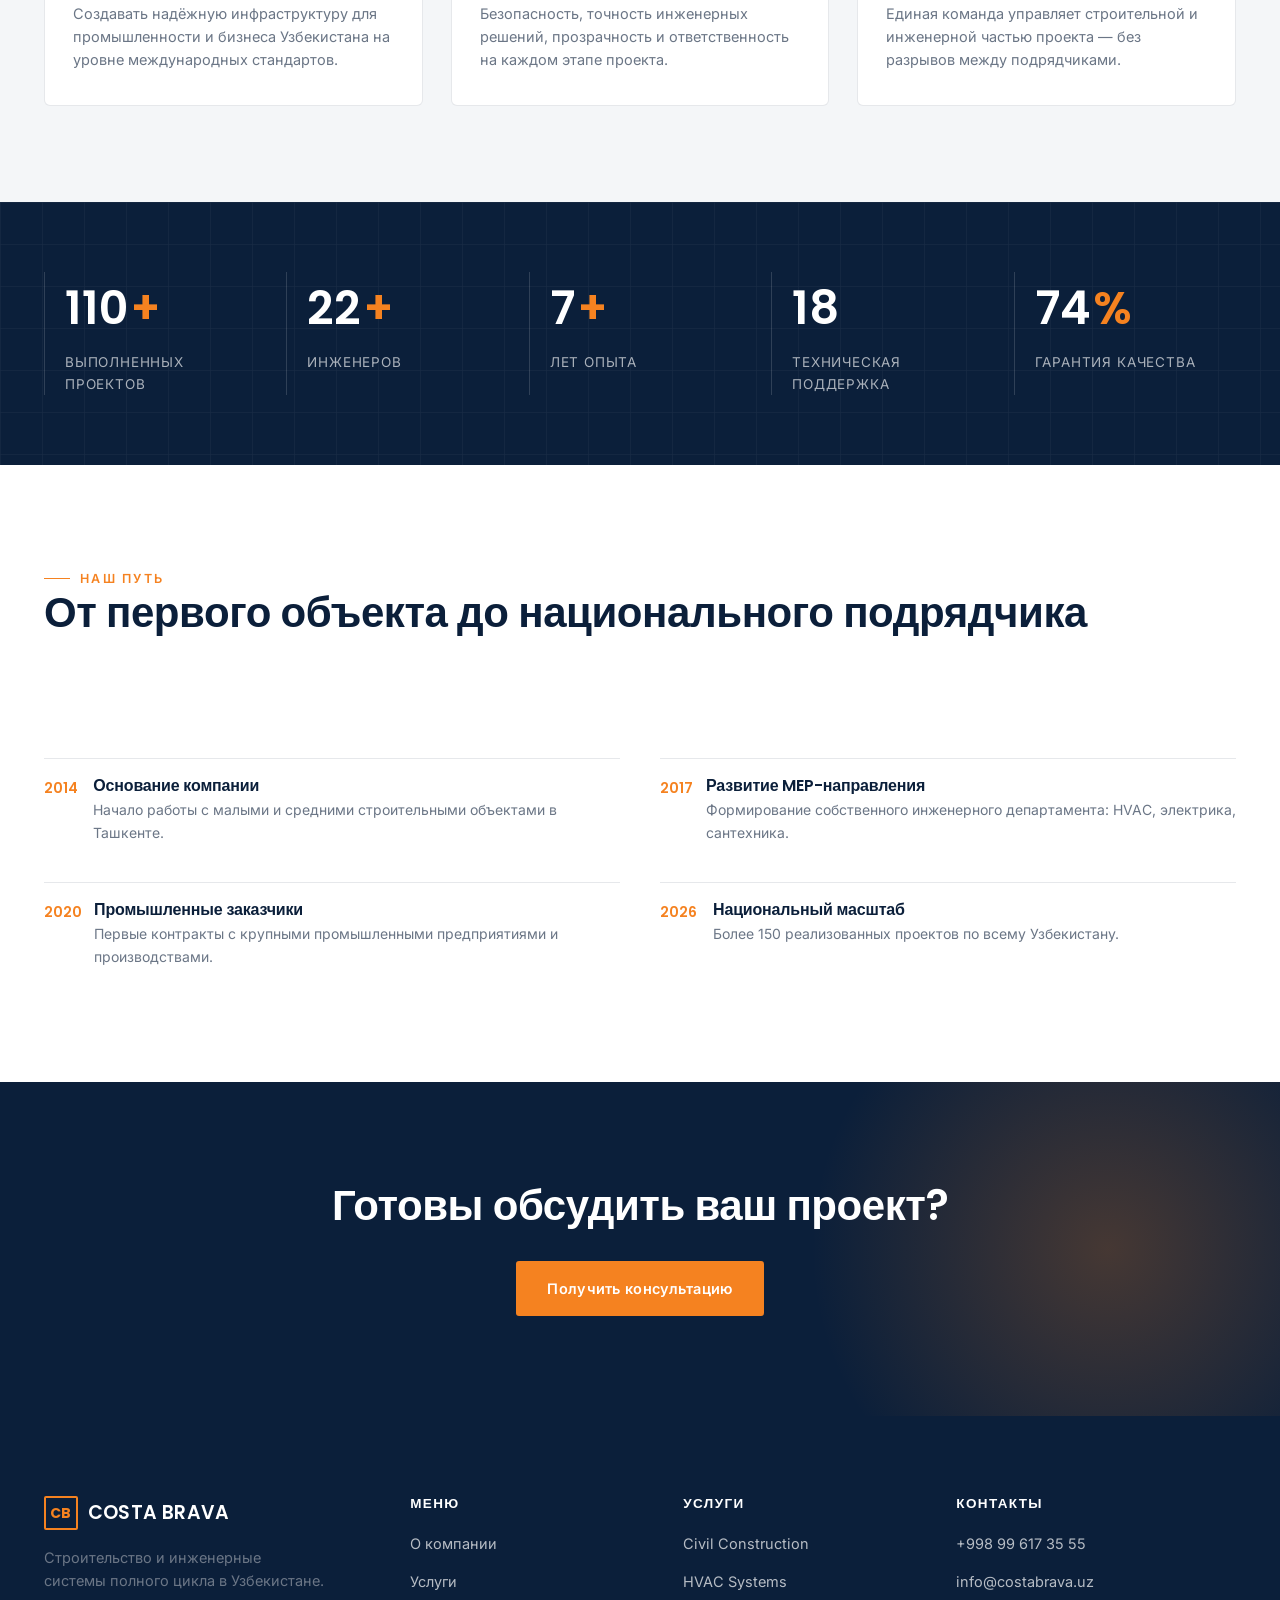
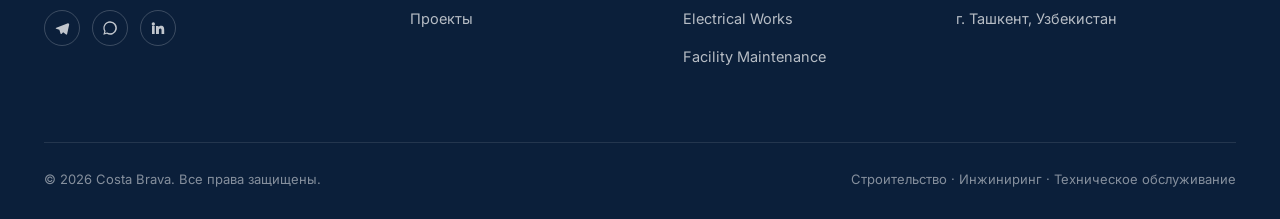
==== commit 61a6fc08: "Remove 'Careers' link from footer menu" ====
--- a/about.html
+++ b/about.html
@@ -147,7 +147,7 @@
       </div>
       <div class="footer-col">
         <h4>Меню</h4>
-        <ul><li><a href="about.html">О компании</a></li><li><a href="services.html">Услуги</a></li><li><a href="projects.html">Проекты</a></li><li><a href="careers.html">Карьера</a></li></ul>
+        <ul><li><a href="about.html">О компании</a></li><li><a href="services.html">Услуги</a></li><li><a href="projects.html">Проекты</a></li></ul>
       </div>
       <div class="footer-col">
         <h4>Услуги</h4>
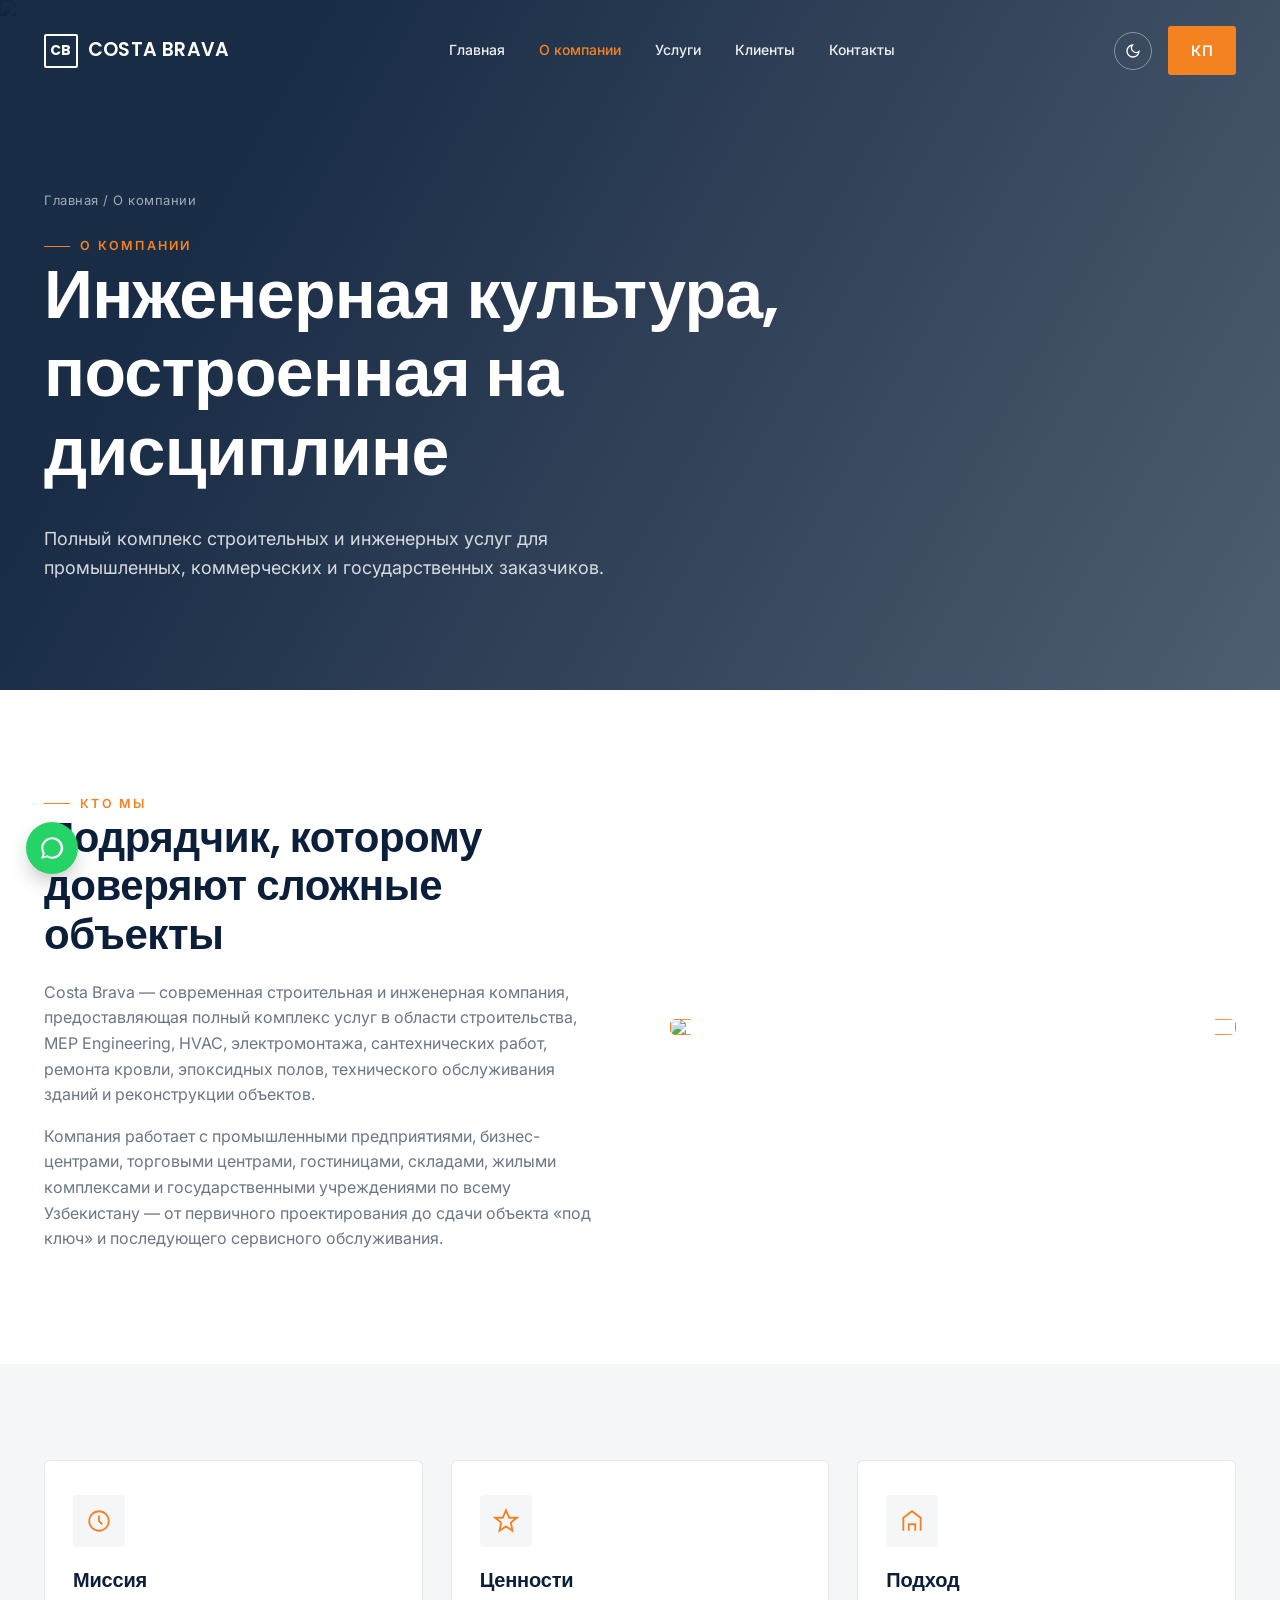
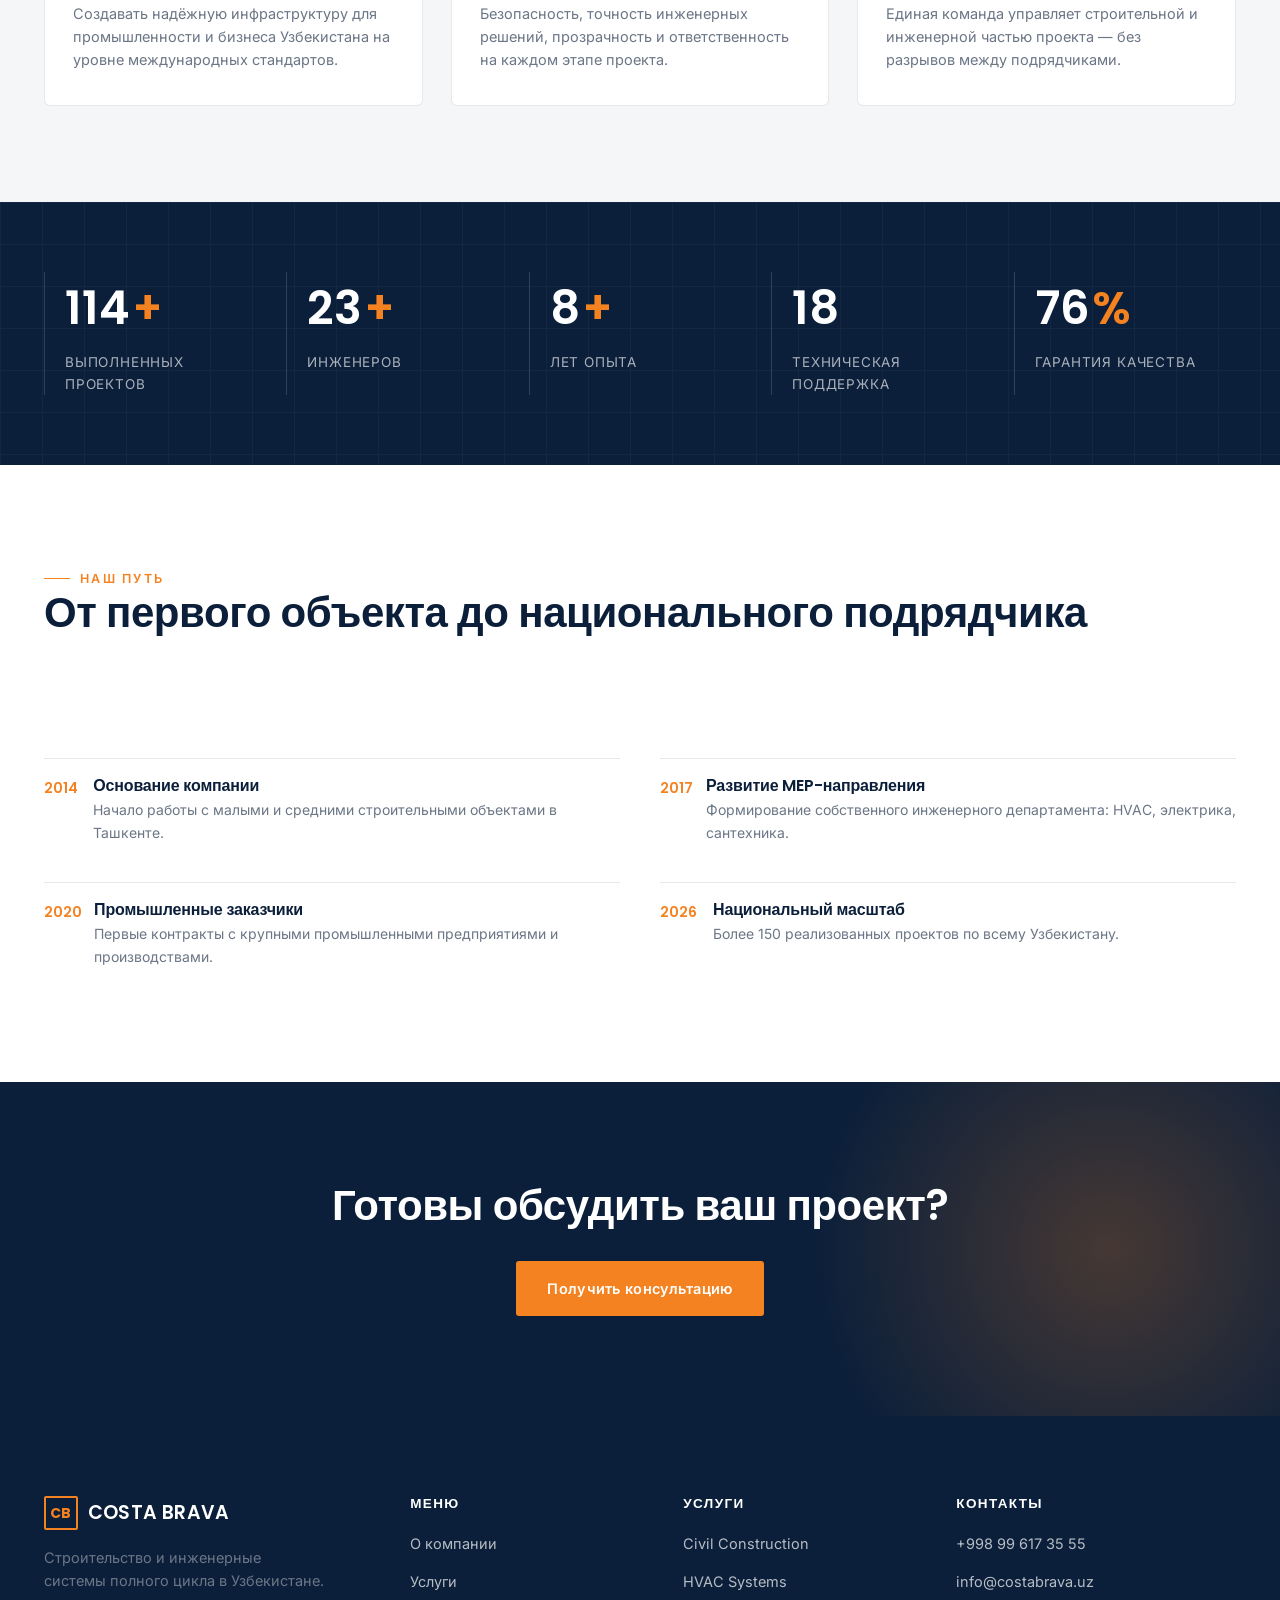
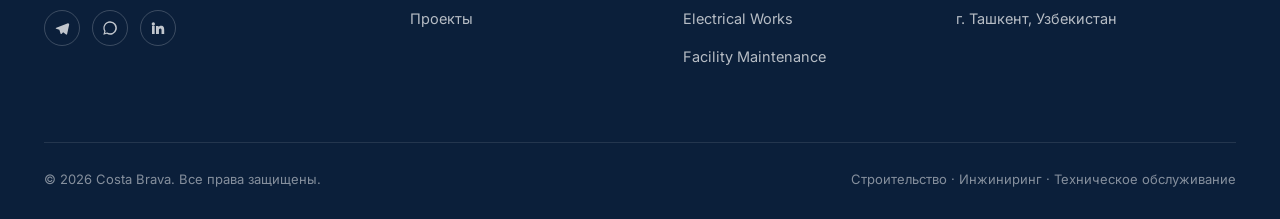
==== commit e2b011b0: "Update about.html" ====
--- a/about.html
+++ b/about.html
@@ -65,7 +65,7 @@
       <div class="reveal">
         <div class="bracketed" style="border-radius:6px; overflow:hidden;">
           <span class="bk bk-tl"></span><span class="bk bk-tr"></span><span class="bk bk-bl"></span><span class="bk bk-br"></span>
-          <img src="https://images.unsplash.com/photo-1487958449943-2429e8be8625?auto=format&fit=crop&w=1200&q=75" alt="Промышленный объект" loading="lazy" style="border-radius:6px;">
+          <img src="https://img.magnific.com/premium-photo/business-people-civil-engineer-handshake-with-colleague-building-teamwork-partnership-city-closeup-contractor-architect-shaking-hands-b2b-architecture-deal-construction_590464-468239.jpg?semt=ais_hybrid&w=740&q=80">
         </div>
       </div>
     </div>
--- a/styles.css
+++ b/styles.css
@@ -360,6 +360,57 @@
 .logo-track .logo-item:hover{ opacity:1; color: var(--orange); }
 .logo-track .logo-item .dot{ width:6px; height:6px; background: var(--orange); border-radius:50%; }
 
+/* =========================================================
+   CLIENT LOGO MARQUEE (BULLETPROOF) 
+   ========================================================= */
+.marquee-container {
+  overflow: hidden !important;
+  width: 100% !important;
+  padding: 20px 0 !important;
+  white-space: nowrap !important;
+  -webkit-mask-image: linear-gradient(to right, transparent, black 10%, black 90%, transparent);
+  mask-image: linear-gradient(to right, transparent, black 10%, black 90%, transparent);
+}
+
+.marquee-track {
+  display: flex !important;
+  flex-direction: row !important; /* Force a horizontal line */
+  flex-wrap: nowrap !important;  /* Never allow wrapping */
+  width: max-content !important; 
+  gap: 24px !important;
+  animation: scroll-left 25s linear infinite !important; /* Forces animation */
+}
+
+.marquee-track:hover {
+  animation-play-state: paused !important;
+}
+
+.marquee-track .client-logo-card {
+  display: flex !important;
+  align-items: center !important;
+  justify-content: center !important;
+  width: 250px !important;  /* Locks width so mobile grid logic doesn't override */
+  height: 120px !important;
+  flex-shrink: 0 !important; /* Absolutely prevents stacking or squishing */
+  margin: 0 !important;
+}
+
+.marquee-track .client-logo {
+  max-width: 80% !important;
+  max-height: 80% !important;
+  object-fit: contain !important;
+}
+
+@keyframes scroll-left {
+  0% {
+    transform: translateX(0);
+  }
+  100% {
+    transform: translateX(calc(-50% - 12px));
+  }
+}
+/* ========================================================= */
+
 /* ---------- CTA banner ---------- */
 .cta-banner{
   position:relative; background: var(--navy); color:#fff; padding: 100px 0; text-align:center; overflow:hidden;
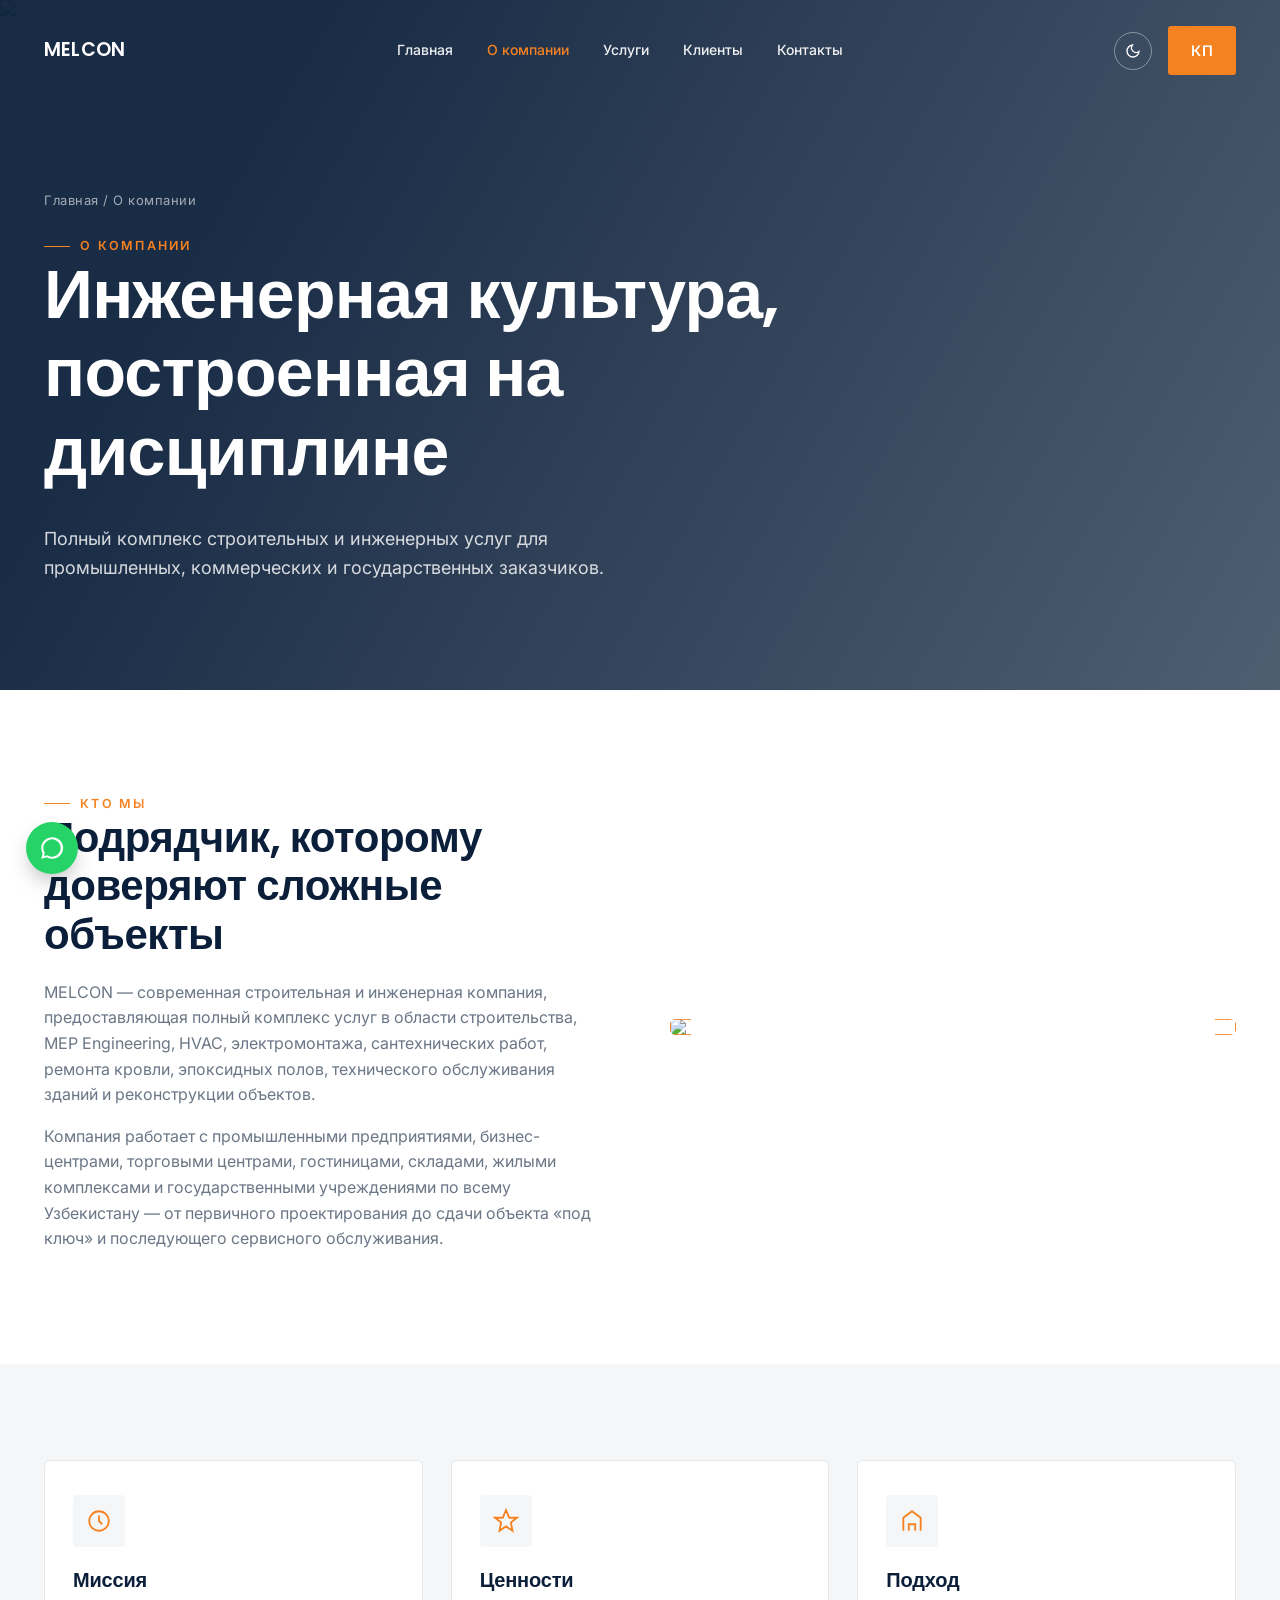
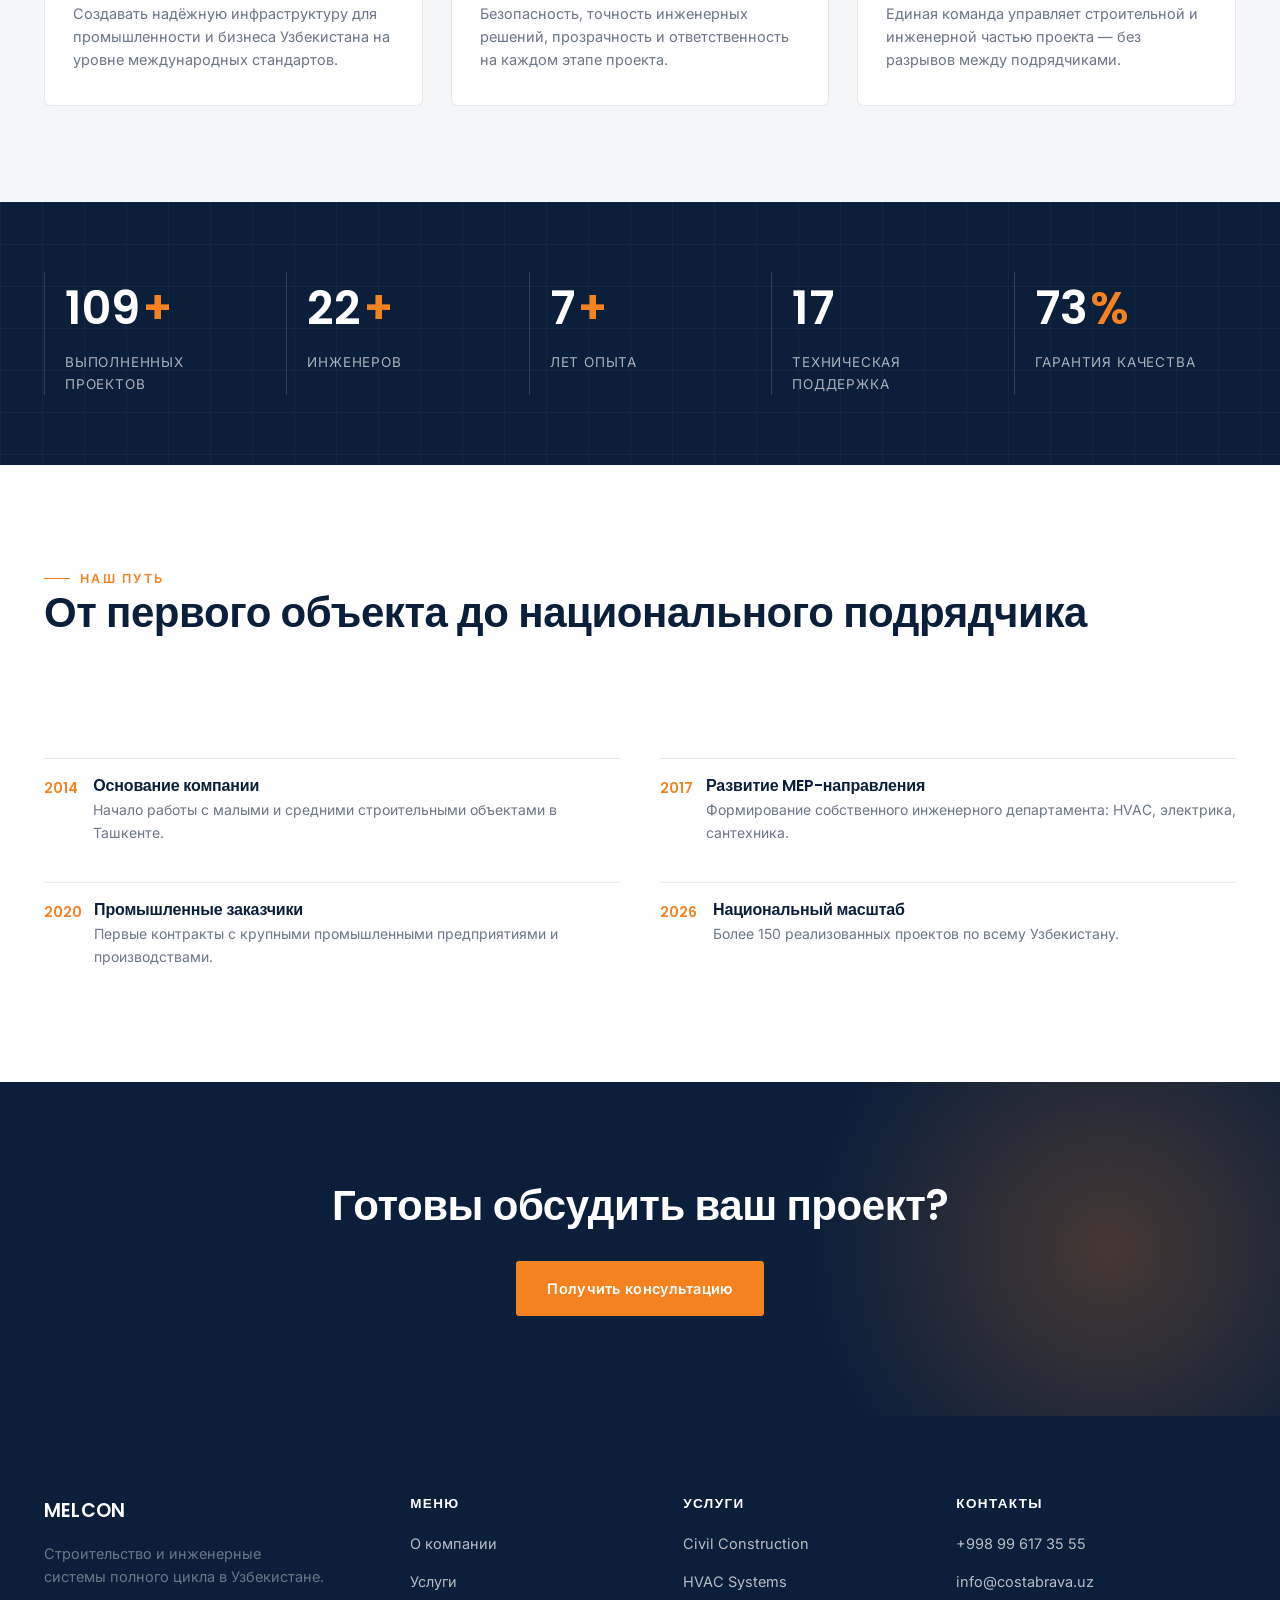
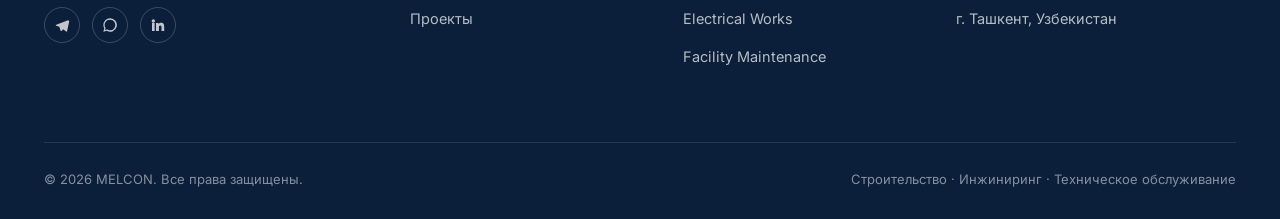
==== commit 55eb95cc: "Update about.html" ====
--- a/about.html
+++ b/about.html
@@ -14,7 +14,7 @@
 
 <header class="site-header">
   <div class="container">
-    <a href="index.html" class="brand"><span class="brand-mark">CB</span>COSTA BRAVA</a>
+    <a href="index.html" class="brand">MELCON</a>
     <nav class="nav-links">
       <a href="index.html">Главная</a>
       <a href="about.html" class="active">О компании</a>
@@ -43,7 +43,7 @@
 
 <section class="page-hero">
   <div class="hero-media">
-    <img src="https://images.unsplash.com/photo-1581091226825-a6a2a5aee158?auto=format&fit=crop&w=1800&q=75" alt="Команда инженеров Costa Brava">
+    <img src="https://images.unsplash.com/photo-1581091226825-a6a2a5aee158?auto=format&fit=crop&w=1800&q=75" alt="Команда инженеров MELCON">
   </div>
   <div class="container">
     <div class="breadcrumb"><a href="index.html">Главная</a> / О компании</div>
@@ -59,7 +59,7 @@
       <div class="reveal">
         <div class="eyebrow">Кто мы</div>
         <h2>Подрядчик, которому доверяют сложные объекты</h2>
-        <p>Costa Brava — современная строительная и инженерная компания, предоставляющая полный комплекс услуг в области строительства, MEP Engineering, HVAC, электромонтажа, сантехнических работ, ремонта кровли, эпоксидных полов, технического обслуживания зданий и реконструкции объектов.</p>
+        <p>MELCON — современная строительная и инженерная компания, предоставляющая полный комплекс услуг в области строительства, MEP Engineering, HVAC, электромонтажа, сантехнических работ, ремонта кровли, эпоксидных полов, технического обслуживания зданий и реконструкции объектов.</p>
         <p>Компания работает с промышленными предприятиями, бизнес-центрами, торговыми центрами, гостиницами, складами, жилыми комплексами и государственными учреждениями по всему Узбекистану — от первичного проектирования до сдачи объекта «под ключ» и последующего сервисного обслуживания.</p>
       </div>
       <div class="reveal">
@@ -137,7 +137,7 @@
   <div class="container">
     <div class="footer-grid">
       <div class="footer-brand">
-        <a href="index.html" class="brand"><span class="brand-mark">CB</span>COSTA BRAVA</a>
+        <a href="index.html" class="brand">MELCON</a>
         <p style="max-width:280px; font-size:14.5px;">Строительство и инженерные системы полного цикла в Узбекистане.</p>
         <div class="footer-social">
           <a href="#" aria-label="Telegram"><svg viewBox="0 0 24 24" fill="currentColor"><path d="M21.9 4.6 3.5 11.7c-1.2.5-1.2 1.2-.2 1.5l4.7 1.5 1.8 5.5c.2.6.4.8.9.8.4 0 .6-.2.9-.5l2.1-2 4.4 3.2c.8.5 1.4.2 1.6-.7l3-14c.3-1.2-.4-1.7-1.3-1.4z"/></svg></a>
@@ -159,7 +159,7 @@
       </div>
     </div>
     <div class="footer-bottom">
-      <span>© 2026 Costa Brava. Все права защищены.</span>
+      <span>© 2026 MELCON. Все права защищены.</span>
       <span>Строительство · Инжиниринг · Техническое обслуживание</span>
     </div>
   </div>
